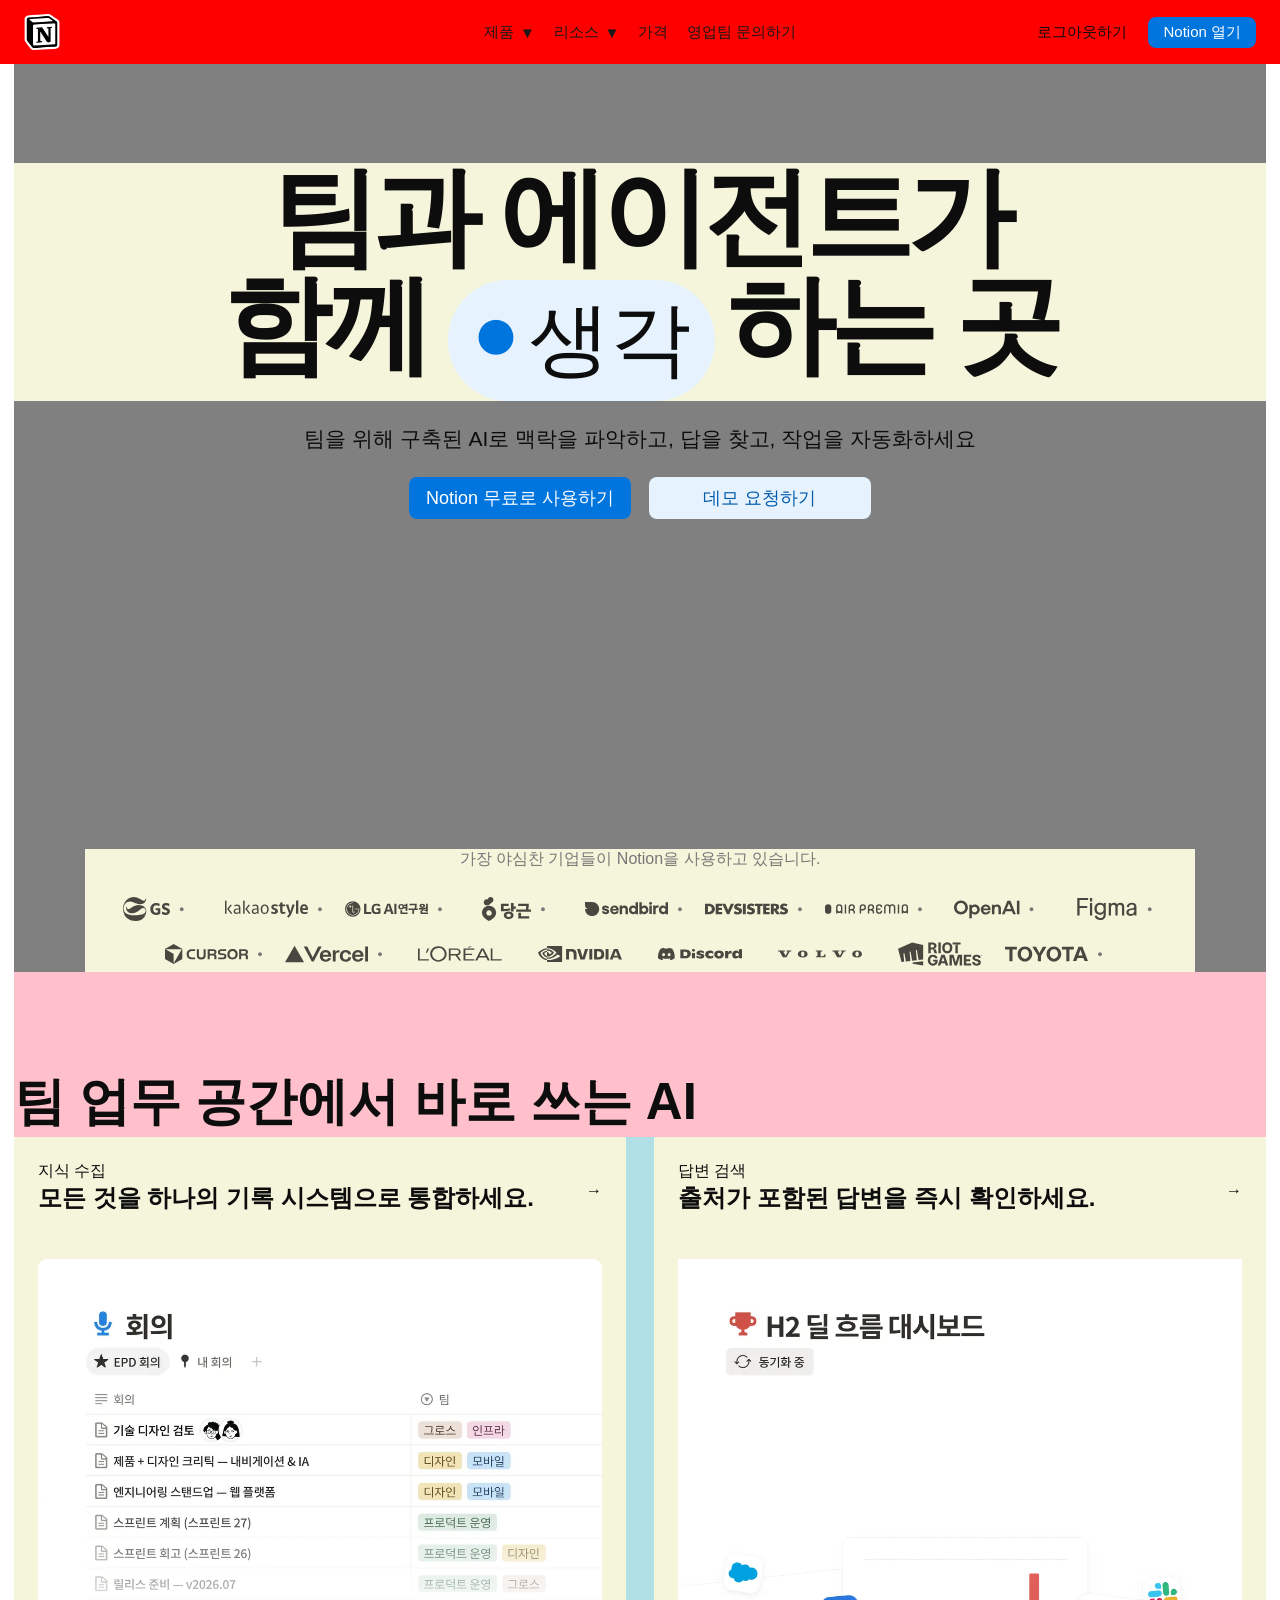
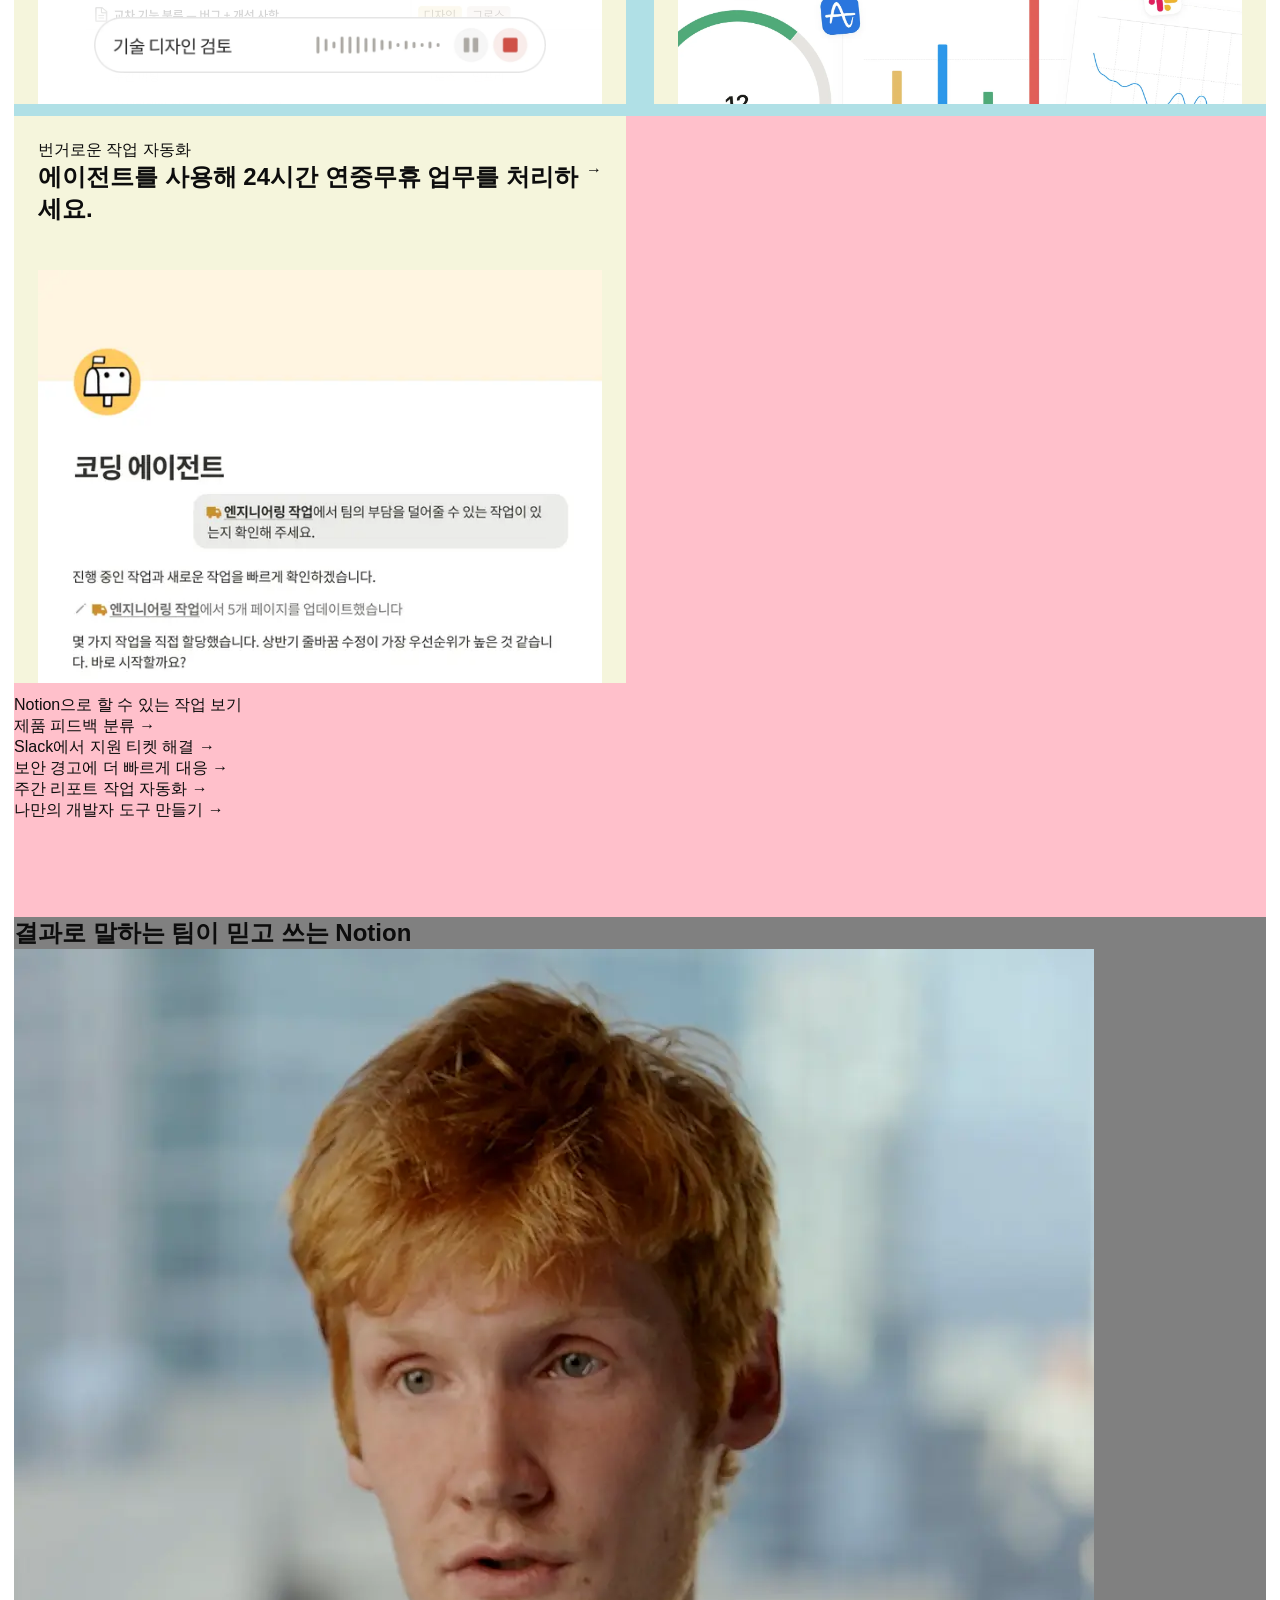
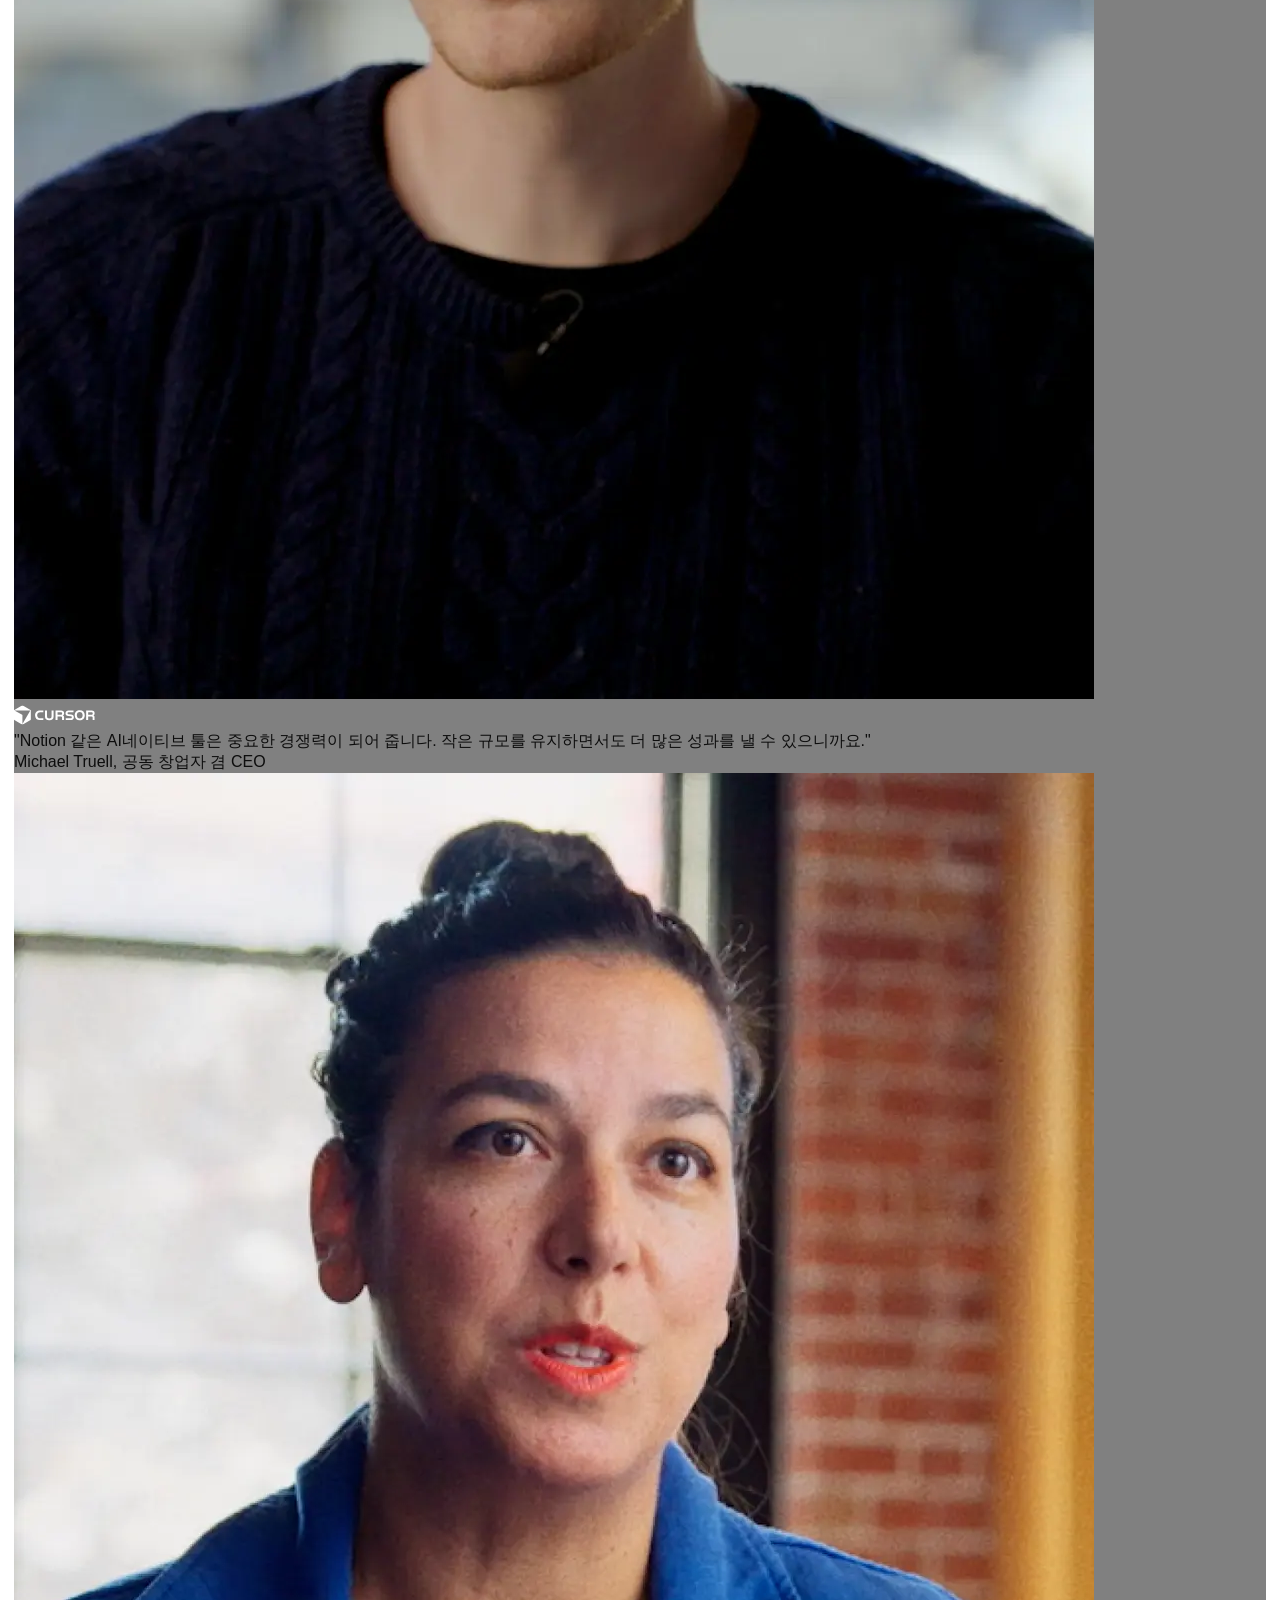
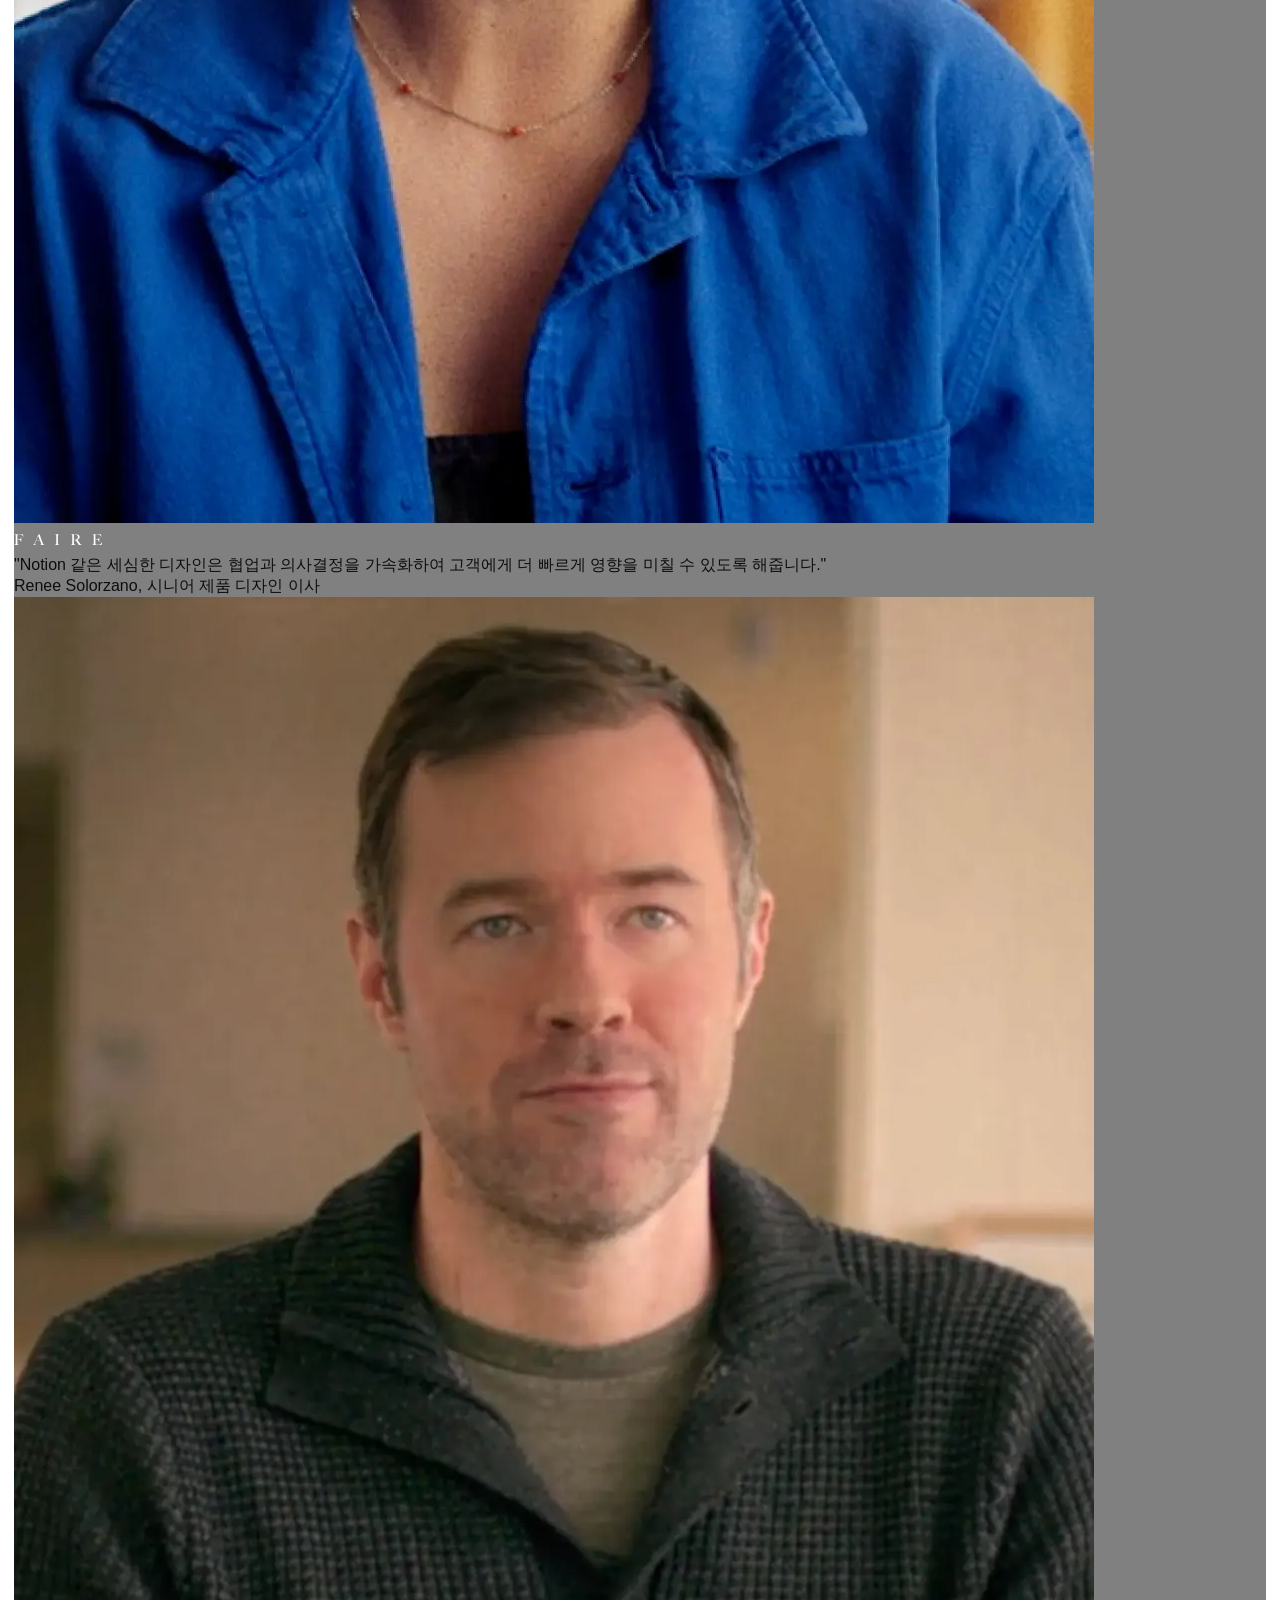
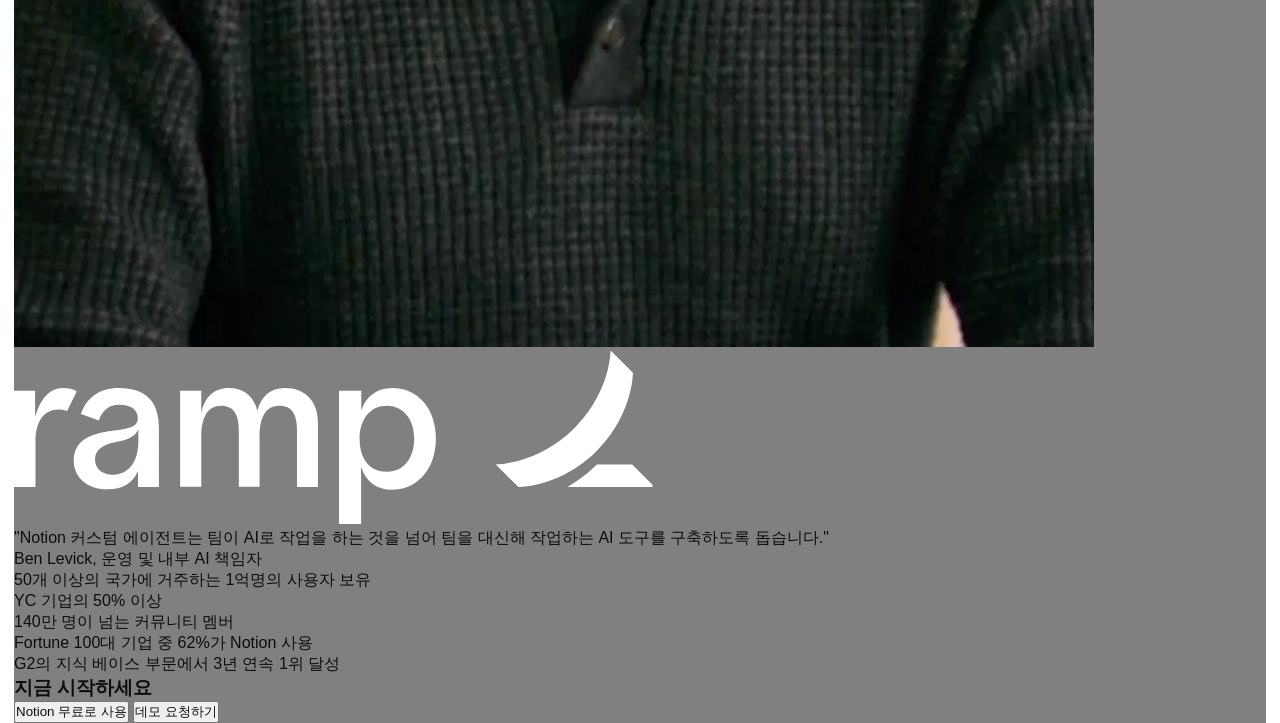
==== 01_notion/index.html @ 241ed71c "메인 카드 진행 중" ====
<!doctype html>
<html lang="en">
  <head>
    <meta charset="UTF-8" />
    <meta name="viewport" content="width=device-width, initial-scale=1.0" />
    <title>Notion</title>
    <link rel="stylesheet" href="header.css" />
    <link rel="stylesheet" href="main.css" />
  </head>
  <body>
    <header>
      <div class="logo">
        <img src="../notion_icons/notion_logo.png" alt="로고 이미지" />
      </div>
      <div class="nav">
        <div class="nav-menu">
          <p>제품</p>
          <span class="nav-toggle">▼</span>
        </div>
        <div class="nav-menu">
          <p>리소스</p>
          <span class="nav-toggle">▼</span>
        </div>
        <a class="nav-menu" href="#">가격</a>
        <a class="nav-menu" href="#">영업팀 문의하기</a>
      </div>
      <div class="hd-right">
        <a href="#">로그아웃하기</a>
        <button><a href="#" class="hd-btn">Notion 열기</a></button>
      </div>
    </header>
    <!-- 메인 -->
    <main>
      <div class="main-header">
        <div class="main-title">
          <h1>팀과 에이전트가</h1>
          <div class="mt-second">
            <h1>함께</h1>
            <div class="mt-span">
              <span>●</span>
              <p>생각</p>
            </div>
            <h1>하는 곳</h1>
          </div>
        </div>
        <p class="mt-p">
          팀을 위해 구축된 AI로 맥락을 파악하고, 답을 찾고, 작업을 자동화하세요
        </p>
        <div class="mh-buttons">
          <button class="btn1"><a href="#">Notion 무료로 사용하기</a></button>
          <button class="btn2"><a href="#">데모 요청하기</a></button>
        </div>
      </div>

      <div class="main-v">
        <video
          src="../notion_icons/main_video.mp4"
          autoplay
          loop
          muted
          playsinline
        ></video>
      </div>
      <div class="main-c">
        <p>가장 야심찬 기업들이 Notion을 사용하고 있습니다.</p>
        <div class="companies">
          <div class="company">
            <img src="../notion_icons/company/1. gs.svg" alt="GS" />
            <span class="company-dot">●</span>
          </div>
          <div class="company">
            <img
              src="../notion_icons/company/2. kakaostyle.svg"
              alt="kakaostyle"
            />
            <span class="company-dot">●</span>
          </div>
          <div class="company">
            <img src="../notion_icons/company/3. lg.svg" alt="lg" />
            <span class="company-dot">●</span>
          </div>
          <div class="company">
            <img src="../notion_icons/company/4. karrot.svg" alt="당근" />
            <span class="company-dot">●</span>
          </div>
          <div class="company">
            <img src="../notion_icons/company/5. sendbird.svg" alt="sendbird" />
            <span class="company-dot">●</span>
          </div>
          <div class="company">
            <img
              src="../notion_icons/company/6. devsisters.svg"
              alt="devsisters"
            />
            <span class="company-dot">●</span>
          </div>
          <div class="company">
            <img src="../notion_icons/company/7. air-premia.svg" alt="air" />
            <span class="company-dot">●</span>
          </div>
          <div class="company">
            <img src="../notion_icons/company/8. OpenAI.svg" alt="OpenAI" />
            <span class="company-dot">●</span>
          </div>
          <div class="company">
            <img src="../notion_icons/company/9. Figma.svg" alt="Figma" />
            <span class="company-dot">●</span>
          </div>
        </div>
        <div class="companies">
          <div class="company">
            <img src="../notion_icons/company/10. cursor.svg" alt="cursor" />
            <span class="company-dot">●</span>
          </div>
          <div class="company">
            <img src="../notion_icons/company/11. Vercel.svg" alt="Vercel" />
            <span class="company-dot">●</span>
          </div>
          <div class="company">
            <img src="../notion_icons/company/12. Loreal.svg" alt="Loreal" />
          </div>
          <div class="company">
            <img src="../notion_icons/company/13. Nvidia.svg" alt="Nvidia" />
          </div>
          <div class="company">
            <img src="../notion_icons/company/14. Discord.svg" alt="Discord" />
          </div>
          <div class="company">
            <img src="../notion_icons/company/15. Volvo.svg" alt="Volvo" />
          </div>
          <div class="company">
            <img src="../notion_icons/company/16. Riot.svg" alt="Riot" />
          </div>
          <div class="company">
            <img src="../notion_icons/company/17. toyota.svg" alt="toyota" />
            <span class="company-dot">●</span>
          </div>
        </div>
      </div>
      <div class="ai">
        <h2 class="ai-title">팀 업무 공간에서 바로 쓰는 AI</h2>
        <div class="cards">
          <div class="card">
            <span class="card-title">지식 수집</span>
            <div class="card-desc">
              <h2>모든 것을 하나의 기록 시스템으로 통합하세요.</h2>
              <span class="card-btn">→</span>
            </div>
            <div class="card-img">
              <img class="ci-1" src="../notion_icons/card_img/knowledge/1.webp" alt="1" />
              <img class="ci-2" src="../notion_icons/card_img/knowledge/2.webp" alt="2" />
              <img class="ci-3" src="../notion_icons/card_img/knowledge/3.webp" alt="3" />
            </div>
          </div>
          <div class="card">
            <span class="card-title">답변 검색</span>
            <div class="card-desc">
              <h2>출처가 포함된 답변을 즉시 확인하세요.</h2>
              <span class="card-btn">→</span>
            </div>
            <div class="card-img">
              <img src="../notion_icons/card_img/answer/1.webp" alt="1" />
              <img src="../notion_icons/card_img/answer/2.webp" alt="2" />
              <img src="../notion_icons/card_img/answer/3.webp" alt="3" />
            </div>
          </div>
        </div>
        <div class="card third">
          <span class="card-title">번거로운 작업 자동화</span>
          <div class="card-desc">
            <h2>에이전트를 사용해 24시간 연중무휴 업무를 처리하세요.</h2>
            <span class="card-btn">→</span>
          </div>
          <div class="card-img">
            <img src="../notion_icons/card_img/auto/1.webp" alt="1" />
            <img src="../notion_icons/card_img/auto/2.webp" alt="2" />
          </div>
        </div>
        <div class="works">
          <p>Notion으로 할 수 있는 작업 보기</p>
          <div>
            <div class="work">
              <div class="work-icon blue"></div>
              <a class="work-link" href="#">제품 피드백 분류 →</a>
            </div>
            <div class="work">
              <div class="work-icon yellow"></div>
              <a class="work-link" href="#">Slack에서 지원 티켓 해결 →</a>
            </div>
            <div class="work">
              <div class="work-icon red"></div>
              <a class="work-link" href="#">보안 경고에 더 빠르게 대응 →</a>
            </div>
            <div class="work">
              <div class="work-icon green"></div>
              <a class="work-link" href="#">주간 리포트 작업 자동화 →</a>
            </div>
            <div class="work">
              <div class="work-icon deepblue"></div>
              <a class="work-link" href="#">나만의 개발자 도구 만들기 →</a>
            </div>
          </div>
        </div>
      </div>
      <div class="team">
        <h2>결과로 말하는 팀이 믿고 쓰는 Notion</h2>
        <div class="team-cards">
          <div class="team-card">
            <img src="../notion_icons/people/cursor.webp" alt="인물" />
            <div class="team-bg red"></div>
            <div class="team-desc">
              <img src="../notion_icons/people/Cursor_white.svg" alt="로고" />
              <div class="team-desc-text">
                <p class="interview">
                  "Notion 같은 AI네이티브 툴은 중요한 경쟁력이 되어 줍니다. 작은
                  규모를 유지하면서도 더 많은 성과를 낼 수 있으니까요."
                </p>
                <p class="interview-info">Michael Truell, 공동 창업자 겸 CEO</p>
              </div>
            </div>
          </div>
          <div class="team-card">
            <img src="../notion_icons/people/faire.webp" alt="인물" />
            <div class="team-bg blue"></div>
            <div class="team-desc">
              <img
                src="../notion_icons/people/Company_faire_white.svg"
                alt="로고"
              />
              <div class="team-desc-text">
                <p class="interview">
                  "Notion 같은 세심한 디자인은 협업과 의사결정을 가속화하여
                  고객에게 더 빠르게 영향을 미칠 수 있도록 해줍니다."
                </p>
                <p class="interview-info">
                  Renee Solorzano, 시니어 제품 디자인 이사
                </p>
              </div>
            </div>
          </div>
          <div class="team-card">
            <img src="../notion_icons/people/ramp.webp" alt="인물" />
            <div class="team-bg yellow"></div>
            <div class="team-desc">
              <img src="../notion_icons/people/ramp_white.svg" alt="로고" />
              <div class="team-desc-text">
                <p class="interview">
                  "Notion 커스텀 에이전트는 팀이 AI로 작업을 하는 것을 넘어 팀을
                  대신해 작업하는 AI 도구를 구축하도록 돕습니다."
                </p>
                <p class="interview-info">Ben Levick, 운영 및 내부 AI 책임자</p>
              </div>
            </div>
          </div>
        </div>
      </div>
      <div class="container">
        <div><p>50개 이상의 국가에 거주하는 1억명의 사용자 보유</p></div>
        <div><p>YC 기업의 50% 이상</p></div>
        <div><p>140만 명이 넘는 커뮤니티 멤버</p></div>
        <div><p>Fortune 100대 기업 중 62%가 Notion 사용</p></div>
        <div><p>G2의 지식 베이스 부문에서 3년 연속 1위 달성</p></div>
      </div>
      <div>
        <h3>지금 시작하세요</h3>
        <div class="bottom-btns">
          <button class="bbtn-1"><a href="#">Notion 무료로 사용</a></button>
          <button class="bbtn-2"><a href="#">데모 요청하기</a></button>
        </div>
      </div>
    </main>
    <!-- 푸터 -->
    <!--
    <footer>
      <div class="ft-area1">
        <div class="ft-logo">
          <img src="../notion_icons/notion_logo.png" alt="#" />
          <span>Notion</span>
        </div>
        <div class="ft-text">
          <p class="ft-inter">"우리는 도구를 만들고, 그 후에는 도구가 우리를 만듭니다."</p>
          <p class="ft-inter-info">Marshall McLuhan</p>
        </div>
      </div>
      <div class="ft-area2">
        <div class="ft-lists">
          <p class="ft-list-title">제품</p>
          <div class="ft-list">
            <p>기능</p>
            <p>새로운 소식</p>
            <p>Notion AI</p>
            <p>가격</p>
            <p>영업팀 문의하기</p>
            <p>다운로드</p>
          </div>
          <a class="ft-more" href=""></a>
        </div>
        <div></div>
      </div>
    </footer>
    -->
  </body>
</html>
---- 01_notion/header.css ----
:root {
  --nt-menu-text: #191919;
  --nt-black-text: #0d0d0d;
  --nt-gray-text: #777777;
  --nt-lightgray: #a49e98;

  --nt-blue: #0075de;
  --nt-blue-hover: #025bab;
  --nt-lightblue: #e6f3fe;

  --nt-card: #f9f9f8;

  --nt-icon-red: #f74932;
  --nt-icon-blue: #0d7fe8;
  --nt-icon-yellow: #ffb10e;
  --nt-icon-deepblue: #1213ba;
  --nt-icon-green: #19ae39;
}
* {
  margin: 0;
  padding: 0;
  box-sizing: border-box;
}
body {
  background-color: white;
  font-family: Arial, Helvetica, sans-serif;
  color: var(--nt-black-text);
}
a {
  text-decoration: none;
  color: var(--nt-black-text);
}
/* 헤더 */
header {
  background-color: red;
  color: var(--nt-menu-text);
  width: 100vw;
  height: 64px;

  padding: 15px 24px;

  display: flex;
  flex-direction: row;
  justify-content: space-between;
  align-items: center;

  /* nav 중앙 정렬 */
  position: relative;
}
.logo {
  display: flex;
  align-items: center;
}
.logo img {
  width: 36px;
  height: 36px;
}
.nav {
  width: 312px;
  display: flex;
  /* gap: 21px; */
  justify-content: space-between;
  align-items: center;

  /* 화면 중앙 정렬 */
  position: absolute;
  left: 50%;
  transform: translateX(-50%);
}
.nav-menu {
  display: flex;
  justify-content: center;
  align-items: center;
  gap: 6px;

  color: var(--nt-menu-text);
  font-size: 15px;
  font-weight: 400;
}
.hd-right {
  display: flex;
  gap: 21px;
  align-items: center;

  color: var(--nt-menu-text);
  font-size: 15px;
  font-weight: 400;
}
.hd-right button {
  background-color: var(--nt-blue);
  border: none;
  border-radius: 8px;
  padding: 6px 15px;
}
.hd-btn {
  color: white;
  font-size: 15px;
  font-weight: 400;
  display: flex;
  align-items: center;
}
---- 01_notion/main.css ----
:root {
  --nt-menu-text: #191919;
  --nt-black-text: #0d0d0d;
  --nt-gray-text: #777777;
  --nt-lightgray: #a49e98;

  --nt-blue: #0075de;
  --nt-blue-hover: #025bab;
  --nt-lightblue: #e6f3fe;

  --nt-card: #f9f9f8;

  --nt-icon-red: #f74932;
  --nt-icon-blue: #0d7fe8;
  --nt-icon-yellow: #ffb10e;
  --nt-icon-deepblue: #1213ba;
  --nt-icon-green: #19ae39;
}
main {
  background-color: gray;
  width: 1252px;
  margin: 0 auto;
  display: flex;
  flex-direction: column;
  justify-content: center;
}
.main-header {
  margin-top: 99px;
  display: flex;
  flex-direction: column;
  justify-content: center;
  text-align: center;
}
.main-title {
  background-color: beige;
  display: flex;
  flex-direction: column;
  justify-content: center;
  text-align: center;

  margin-bottom: 24px;
}
.main-title h1 {
  font-size: 108px;
  line-height: 1;
  letter-spacing: -6px;
}
.mt-second {
  display: flex;
  gap: 12px;
  justify-content: center;
  /* align-items: center;/ */
}
.mt-span {
  display: flex;
  gap: 9px;
  font-size: 81px;
  margin-left: 9px;
  margin-top: 9px;

  background-color: var(--nt-lightblue);
  padding: 6px 24px;
  border-radius: 60px;
}
.mt-span span {
  color: var(--nt-blue);
}
.mt-p {
  font-size: 21px;
  margin-bottom: 24px;
}
.mh-buttons {
  display: flex;
  gap: 18px;
  justify-content: center;
}
.btn1,
.btn2 {
  width: 222px;
  height: 42px;
  border: none;
  border-radius: 8px;
  padding: 6px 15px;
}
.btn1 a,
.btn2 a {
  font-size: 18px;
  font-weight: 400px;
}
.btn1,
.btn1 a {
  background-color: var(--nt-blue);
  color: white;
}
.btn2,
.btn2 a {
  background-color: var(--nt-lightblue);
  color: var(--nt-blue-hover);
}
.main-v {
  display: flex;
  justify-content: center;
}
.main-v video {
  margin-top: 90px;
  margin-bottom: 90px;
  max-width: 100%;
  border-radius: 6px;
  /* 그림자 넣기 */

  pointer-events: none;
}
.main-c {
  background-color: beige;
  margin: 0 auto;
  width: 1110px;
  /* height: 90px;/ */
  display: flex;
  gap: 9px;
  flex-direction: column;
  justify-content: center;

  text-align: center;
  color: var(--nt-gray-text);
}
.main-c p {
  margin-bottom: 12px;
}
.companies {
  display: flex;
  gap: 3px;
  justify-content: center;
}
.company {
  display: flex;
  gap: 9px;
  align-items: center;
  justify-content: center;
  padding: 6px 9px;

  width: 117px;
  height: 36px;
}
.company img {
  display: block;
  max-width: 84%;
  height: 24px;
  opacity: 0.7;
}
.company-dot {
  font-size: 9px;
  margin-right: 12px;
}

/* 팀 업무 공간에서 바로 쓰는 AI */
.ai {
  background-color: pink;
  width: 100%;
  padding: 96px 0;
  display: flex;
  flex-direction: column;
}
.ai-title {
  font-size: 51px;
}
.cards {
  background-color: powderblue;
  width: 100%;
  display: flex;
  justify-content: space-between;
}
.card {
  background-color: beige;
  width: 612px;
  height: 567px;
  padding: 24px;
  margin-bottom: 12px;

  overflow: hidden;
}
.card-desc {
  display: flex;
  justify-content: space-between;
  margin-bottom: 45px;
}
.card-img {
  display: flex;
  justify-content: center;
  position: relative;
  width: 564px;
  height: 564px;
}
.card-img img {
  display: block;
  position: absolute;
  bottom: 0;
  max-width: 100%;
}
.ci-1 {
  height: auto;
  border-radius: 9px;
}
.ci-2 {
  height: 270px;
  margin-bottom: 60px;
}
.ci-3 {
  margin-bottom: 150px;
  height: auto;
  width: 80%;
}
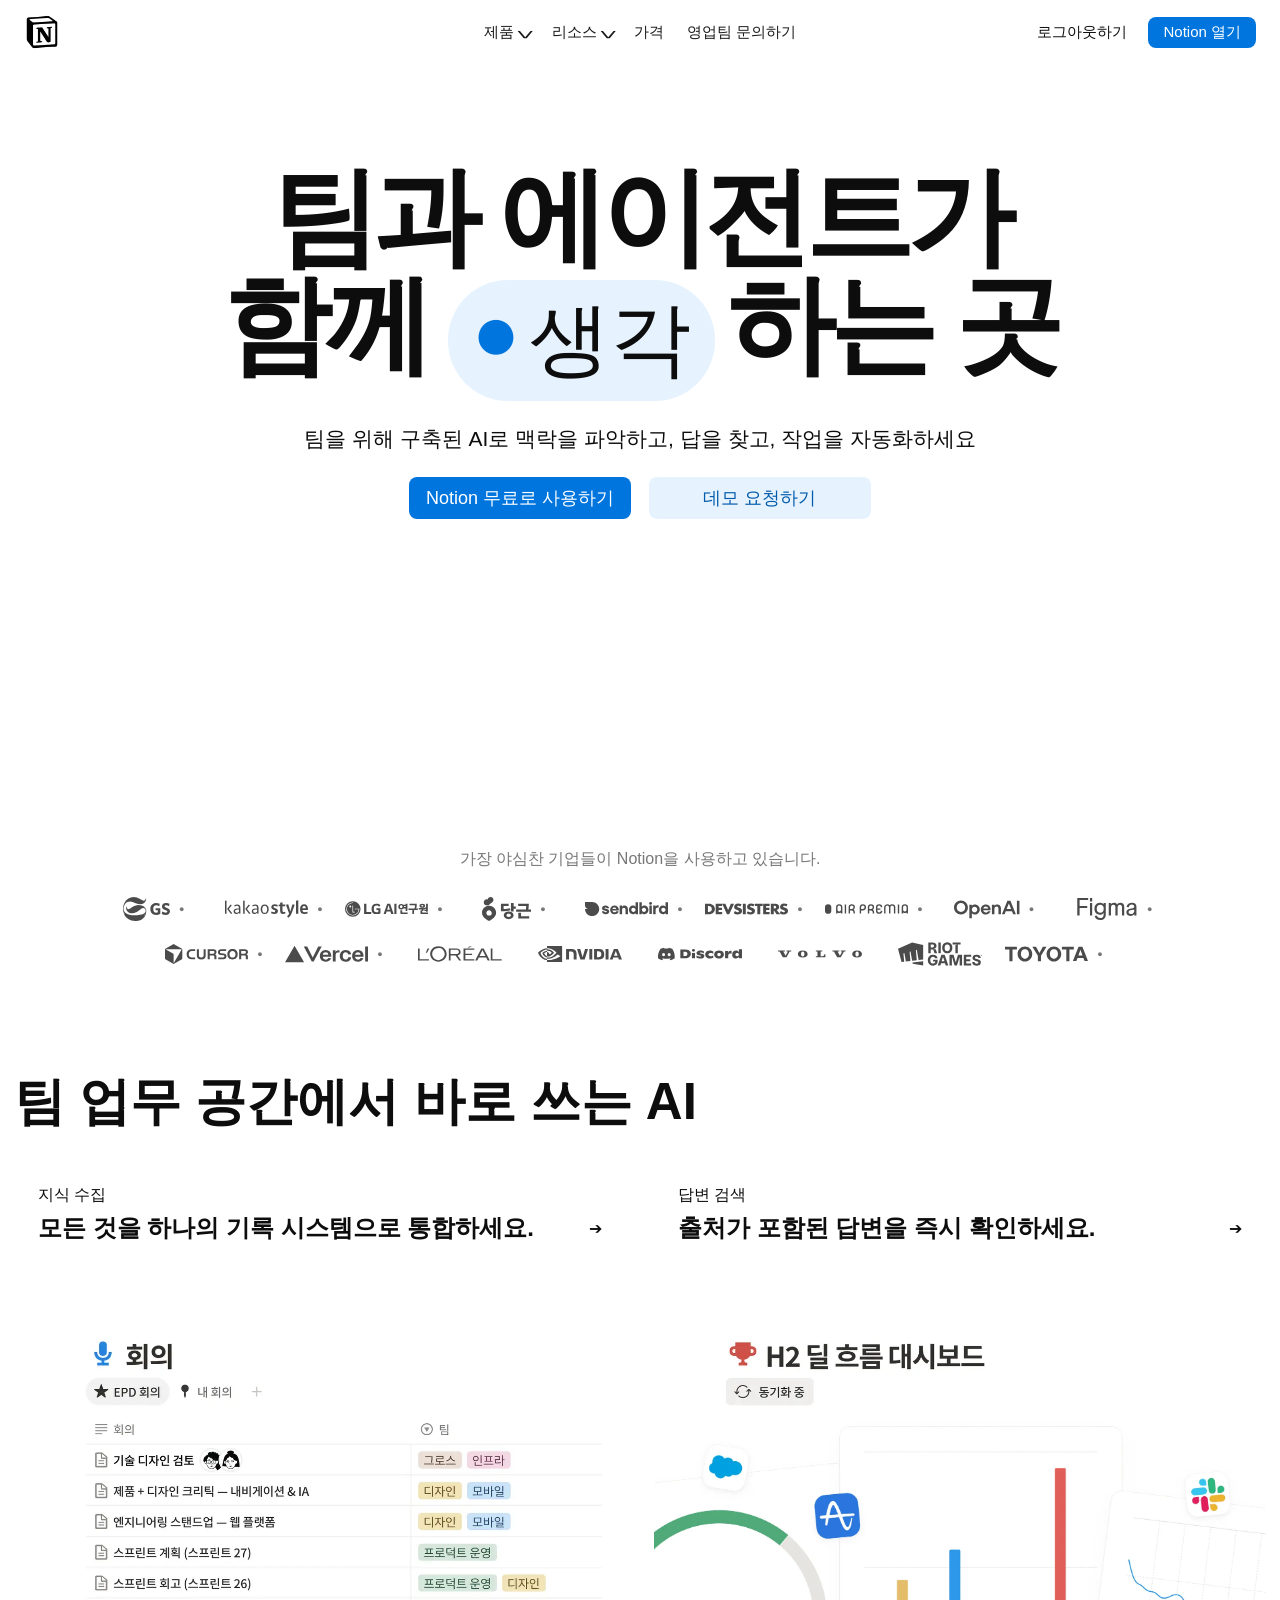
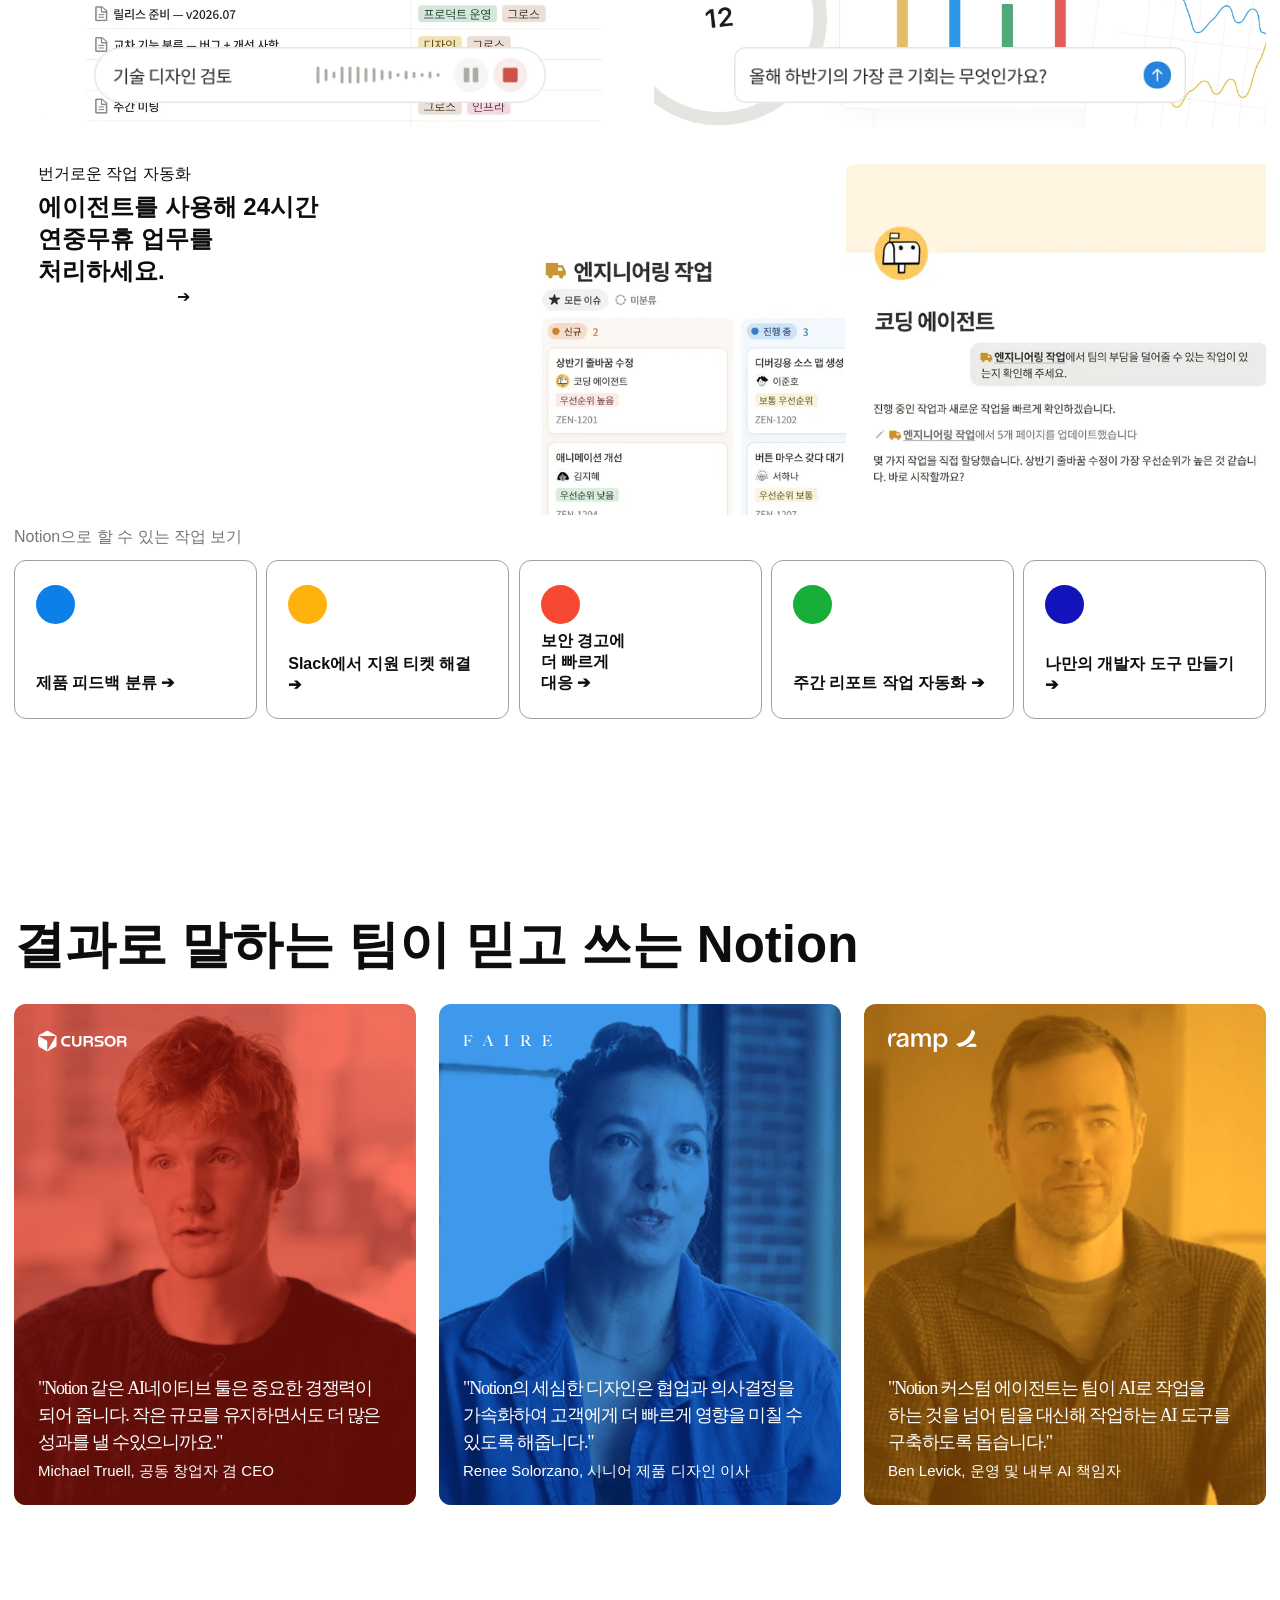
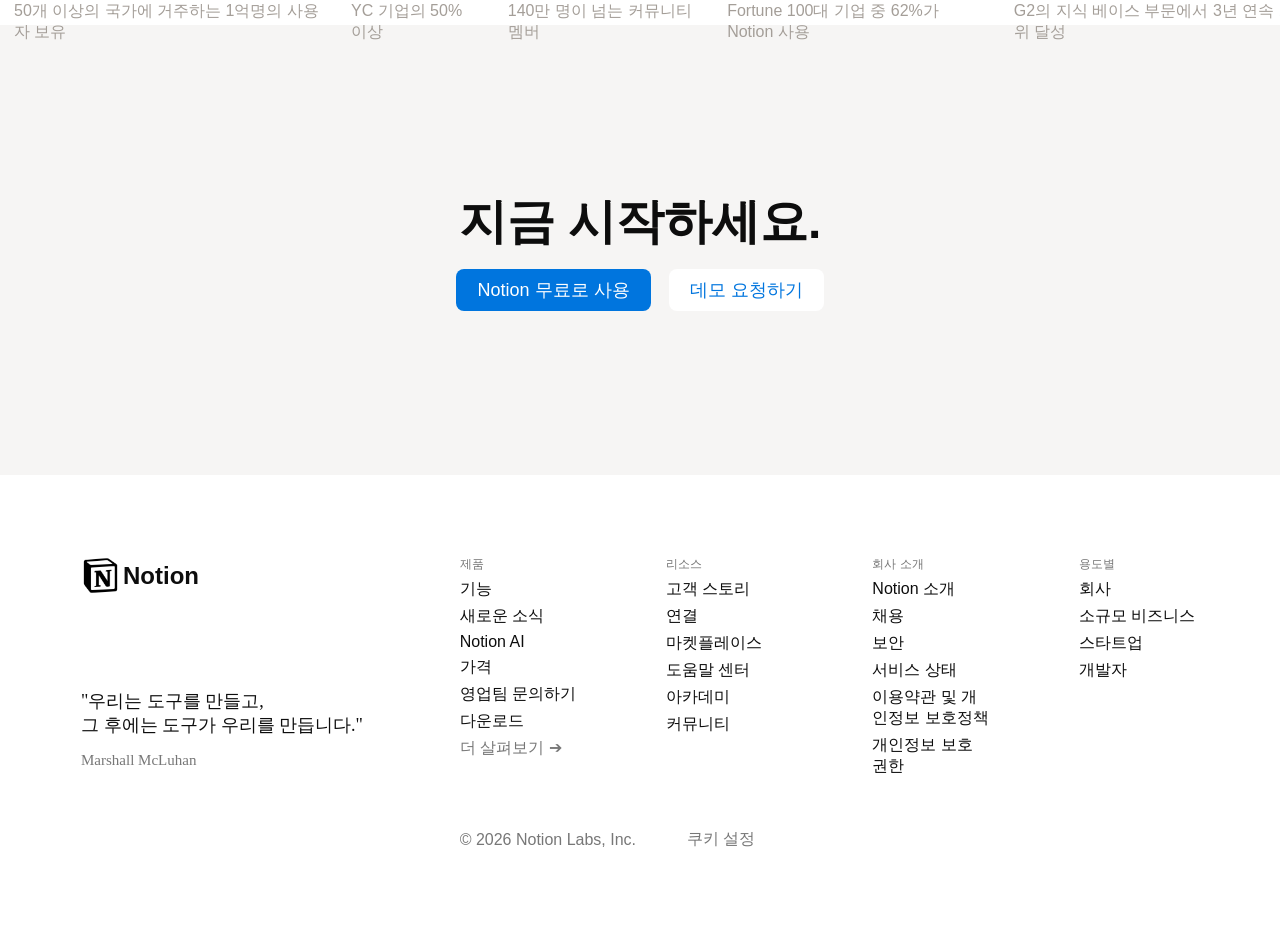
==== commit fd409d41: "기본 페이지 구현 완료" ====
--- a/01_notion/index.html
+++ b/01_notion/index.html
@@ -6,6 +6,7 @@
     <title>Notion</title>
     <link rel="stylesheet" href="header.css" />
     <link rel="stylesheet" href="main.css" />
+    <link rel="stylesheet" href="footer.css" />
   </head>
   <body>
     <header>
@@ -15,11 +16,11 @@
       <div class="nav">
         <div class="nav-menu">
           <p>제품</p>
-          <span class="nav-toggle">▼</span>
+          <span class="nav-toggle">&lt;</span>
         </div>
         <div class="nav-menu">
           <p>리소스</p>
-          <span class="nav-toggle">▼</span>
+          <span class="nav-toggle">&lt;</span>
         </div>
         <a class="nav-menu" href="#">가격</a>
         <a class="nav-menu" href="#">영업팀 문의하기</a>
@@ -43,9 +44,7 @@
             <h1>하는 곳</h1>
           </div>
         </div>
-        <p class="mt-p">
-          팀을 위해 구축된 AI로 맥락을 파악하고, 답을 찾고, 작업을 자동화하세요
-        </p>
+        <p class="mt-p">팀을 위해 구축된 AI로 맥락을 파악하고, 답을 찾고, 작업을 자동화하세요</p>
         <div class="mh-buttons">
           <button class="btn1"><a href="#">Notion 무료로 사용하기</a></button>
           <button class="btn2"><a href="#">데모 요청하기</a></button>
@@ -53,13 +52,7 @@
       </div>
 
       <div class="main-v">
-        <video
-          src="../notion_icons/main_video.mp4"
-          autoplay
-          loop
-          muted
-          playsinline
-        ></video>
+        <video src="../notion_icons/main_video.mp4" autoplay loop muted playsinline></video>
       </div>
       <div class="main-c">
         <p>가장 야심찬 기업들이 Notion을 사용하고 있습니다.</p>
@@ -69,10 +62,7 @@
             <span class="company-dot">●</span>
           </div>
           <div class="company">
-            <img
-              src="../notion_icons/company/2. kakaostyle.svg"
-              alt="kakaostyle"
-            />
+            <img src="../notion_icons/company/2. kakaostyle.svg" alt="kakaostyle" />
             <span class="company-dot">●</span>
           </div>
           <div class="company">
@@ -88,10 +78,7 @@
             <span class="company-dot">●</span>
           </div>
           <div class="company">
-            <img
-              src="../notion_icons/company/6. devsisters.svg"
-              alt="devsisters"
-            />
+            <img src="../notion_icons/company/6. devsisters.svg" alt="devsisters" />
             <span class="company-dot">●</span>
           </div>
           <div class="company">
@@ -141,63 +128,65 @@
         <h2 class="ai-title">팀 업무 공간에서 바로 쓰는 AI</h2>
         <div class="cards">
           <div class="card">
-            <span class="card-title">지식 수집</span>
+            <p class="card-title">지식 수집</p>
             <div class="card-desc">
               <h2>모든 것을 하나의 기록 시스템으로 통합하세요.</h2>
-              <span class="card-btn">→</span>
+              <span class="card-btn">&#10132;</span>
             </div>
             <div class="card-img">
               <img class="ci-1" src="../notion_icons/card_img/knowledge/1.webp" alt="1" />
-              <img class="ci-2" src="../notion_icons/card_img/knowledge/2.webp" alt="2" />
+              <img class="ci-1" src="../notion_icons/card_img/knowledge/2.webp" alt="2" />
               <img class="ci-3" src="../notion_icons/card_img/knowledge/3.webp" alt="3" />
             </div>
           </div>
           <div class="card">
-            <span class="card-title">답변 검색</span>
+            <p class="card-title">답변 검색</p>
             <div class="card-desc">
               <h2>출처가 포함된 답변을 즉시 확인하세요.</h2>
-              <span class="card-btn">→</span>
+              <span class="card-btn">&#10132;</span>
             </div>
             <div class="card-img">
-              <img src="../notion_icons/card_img/answer/1.webp" alt="1" />
-              <img src="../notion_icons/card_img/answer/2.webp" alt="2" />
-              <img src="../notion_icons/card_img/answer/3.webp" alt="3" />
+              <img class="ci-1" src="../notion_icons/card_img/answer/1.webp" alt="1" />
+              <img class="ci-4" src="../notion_icons/card_img/answer/2.webp" alt="2" />
+              <img class="ci-3" src="../notion_icons/card_img/answer/3.webp" alt="3" />
             </div>
           </div>
         </div>
         <div class="card third">
-          <span class="card-title">번거로운 작업 자동화</span>
-          <div class="card-desc">
-            <h2>에이전트를 사용해 24시간 연중무휴 업무를 처리하세요.</h2>
-            <span class="card-btn">→</span>
-          </div>
-          <div class="card-img">
-            <img src="../notion_icons/card_img/auto/1.webp" alt="1" />
-            <img src="../notion_icons/card_img/auto/2.webp" alt="2" />
+          <div class="third-text">
+            <p class="card-title">번거로운 작업 자동화</p>
+            <div class="third-desc">
+              <h2>에이전트를 사용해 24시간 연중무휴 업무를 처리하세요.</h2>
+              <p class="card-btn">&#10132;</p>
+            </div>
+          </div>
+          <div class="third-img">
+            <img class="ti-1" src="../notion_icons/card_img/auto/1.webp" alt="1" />
+            <img class="ti-2" src="../notion_icons/card_img/auto/2.webp" alt="2" />
           </div>
         </div>
         <div class="works">
           <p>Notion으로 할 수 있는 작업 보기</p>
-          <div>
+          <div class="work-card">
             <div class="work">
               <div class="work-icon blue"></div>
-              <a class="work-link" href="#">제품 피드백 분류 →</a>
+              <a class="work-link" href="#">제품 피드백 분류 &#10132;</a>
             </div>
             <div class="work">
               <div class="work-icon yellow"></div>
-              <a class="work-link" href="#">Slack에서 지원 티켓 해결 →</a>
+              <a class="work-link" href="#">Slack에서 지원 티켓 해결 &#10132;</a>
             </div>
             <div class="work">
               <div class="work-icon red"></div>
-              <a class="work-link" href="#">보안 경고에 더 빠르게 대응 →</a>
+              <a class="work-link line" href="#">보안 경고에 더 빠르게 대응 &#10132;</a>
             </div>
             <div class="work">
               <div class="work-icon green"></div>
-              <a class="work-link" href="#">주간 리포트 작업 자동화 →</a>
+              <a class="work-link" href="#">주간 리포트 작업 자동화 &#10132;</a>
             </div>
             <div class="work">
               <div class="work-icon deepblue"></div>
-              <a class="work-link" href="#">나만의 개발자 도구 만들기 →</a>
+              <a class="work-link" href="#">나만의 개발자 도구 만들기 &#10132;</a>
             </div>
           </div>
         </div>
@@ -208,12 +197,13 @@
           <div class="team-card">
             <img src="../notion_icons/people/cursor.webp" alt="인물" />
             <div class="team-bg red"></div>
+            <div class="team-bg2 red"></div>
             <div class="team-desc">
               <img src="../notion_icons/people/Cursor_white.svg" alt="로고" />
               <div class="team-desc-text">
                 <p class="interview">
-                  "Notion 같은 AI네이티브 툴은 중요한 경쟁력이 되어 줍니다. 작은
-                  규모를 유지하면서도 더 많은 성과를 낼 수 있으니까요."
+                  "Notion 같은 AI네이티브 툴은 중요한 경쟁력이 되어 줍니다. 작은 규모를 유지하면서도 더 많은
+                  성과를 낼 수있으니까요."
                 </p>
                 <p class="interview-info">Michael Truell, 공동 창업자 겸 CEO</p>
               </div>
@@ -222,31 +212,28 @@
           <div class="team-card">
             <img src="../notion_icons/people/faire.webp" alt="인물" />
             <div class="team-bg blue"></div>
+            <div class="team-bg2 blue"></div>
             <div class="team-desc">
-              <img
-                src="../notion_icons/people/Company_faire_white.svg"
-                alt="로고"
-              />
+              <img src="../notion_icons/people/Company_faire_white.svg" alt="로고" />
               <div class="team-desc-text">
                 <p class="interview">
-                  "Notion 같은 세심한 디자인은 협업과 의사결정을 가속화하여
-                  고객에게 더 빠르게 영향을 미칠 수 있도록 해줍니다."
+                  "Notion의 세심한 디자인은 협업과 의사결정을 가속화하여 고객에게 더 빠르게 영향을 미칠 수
+                  있도록 해줍니다."
                 </p>
-                <p class="interview-info">
-                  Renee Solorzano, 시니어 제품 디자인 이사
-                </p>
+                <p class="interview-info">Renee Solorzano, 시니어 제품 디자인 이사</p>
               </div>
             </div>
           </div>
           <div class="team-card">
             <img src="../notion_icons/people/ramp.webp" alt="인물" />
             <div class="team-bg yellow"></div>
+            <div class="team-bg2 yellow"></div>
             <div class="team-desc">
               <img src="../notion_icons/people/ramp_white.svg" alt="로고" />
               <div class="team-desc-text">
                 <p class="interview">
-                  "Notion 커스텀 에이전트는 팀이 AI로 작업을 하는 것을 넘어 팀을
-                  대신해 작업하는 AI 도구를 구축하도록 돕습니다."
+                  "Notion 커스텀 에이전트는 팀이 AI로 작업을 하는 것을 넘어 팀을 대신해 작업하는 AI 도구를
+                  구축하도록 돕습니다."
                 </p>
                 <p class="interview-info">Ben Levick, 운영 및 내부 AI 책임자</p>
               </div>
@@ -261,43 +248,84 @@
         <div><p>Fortune 100대 기업 중 62%가 Notion 사용</p></div>
         <div><p>G2의 지식 베이스 부문에서 3년 연속 1위 달성</p></div>
       </div>
-      <div>
-        <h3>지금 시작하세요</h3>
-        <div class="bottom-btns">
-          <button class="bbtn-1"><a href="#">Notion 무료로 사용</a></button>
-          <button class="bbtn-2"><a href="#">데모 요청하기</a></button>
-        </div>
-      </div>
     </main>
+    <section class="start">
+      <h3>지금 시작하세요.</h3>
+      <div class="bottom-btns">
+        <button class="bbtn-1"><a href="#">Notion 무료로 사용</a></button>
+        <button class="bbtn-2"><a href="#">데모 요청하기</a></button>
+      </div>
+    </section>
     <!-- 푸터 -->
-    <!--
     <footer>
-      <div class="ft-area1">
-        <div class="ft-logo">
-          <img src="../notion_icons/notion_logo.png" alt="#" />
-          <span>Notion</span>
-        </div>
-        <div class="ft-text">
-          <p class="ft-inter">"우리는 도구를 만들고, 그 후에는 도구가 우리를 만듭니다."</p>
-          <p class="ft-inter-info">Marshall McLuhan</p>
-        </div>
-      </div>
-      <div class="ft-area2">
-        <div class="ft-lists">
-          <p class="ft-list-title">제품</p>
-          <div class="ft-list">
-            <p>기능</p>
-            <p>새로운 소식</p>
-            <p>Notion AI</p>
-            <p>가격</p>
-            <p>영업팀 문의하기</p>
-            <p>다운로드</p>
-          </div>
-          <a class="ft-more" href=""></a>
-        </div>
-        <div></div>
+      <div class="footer">
+        <div class="ft-left">
+          <div class="ft-logo">
+            <img src="../notion_icons/notion_logo.png" alt="#" />
+            <span>Notion</span>
+          </div>
+          <div class="ft-text">
+            <p class="ft-inter">"우리는 도구를 만들고,</p>
+            <p class="ft-inter">그 후에는 도구가 우리를 만듭니다."</p>
+            <p class="ft-inter-info">Marshall McLuhan</p>
+          </div>
+        </div>
+        <div class="ft-right">
+          <div class="ft-right-top">
+            <div class="frt-1">
+              <div class="ft-lists">
+                <p class="list-title">제품</p>
+                <div class="ft-list">
+                  <p>기능</p>
+                  <p>새로운 소식</p>
+                  <p>Notion AI</p>
+                  <p>가격</p>
+                  <p>영업팀 문의하기</p>
+                  <p>다운로드</p>
+                  <a class="ft-more" href="">더 살펴보기 &#10132;</a>
+                </div>
+              </div>
+              <div class="ft-lists">
+                <p class="list-title">리소스</p>
+                <div class="ft-list">
+                  <p>고객 스토리</p>
+                  <p>연결</p>
+                  <p>마켓플레이스</p>
+                  <p>도움말 센터</p>
+                  <p>아카데미</p>
+                  <p>커뮤니티</p>
+                </div>
+              </div>
+            </div>
+            <div class="frt-2">
+              <div class="ft-lists">
+                <p class="list-title">회사 소개</p>
+                <div class="ft-list">
+                  <p>Notion 소개</p>
+                  <p>채용</p>
+                  <p>보안</p>
+                  <p>서비스 상태</p>
+                  <p>이용약관 및 개인정보 보호정책</p>
+                  <p>개인정보 보호 권한</p>
+                </div>
+              </div>
+              <div class="ft-lists">
+                <p class="list-title">용도별</p>
+                <div class="ft-list">
+                  <p>회사</p>
+                  <p>소규모 비즈니스</p>
+                  <p>스타트업</p>
+                  <p>개발자</p>
+                </div>
+              </div>
+            </div>
+          </div>
+          <div class="ft-right-bottom">
+            <p>&copy; 2026 Notion Labs, Inc.</p>
+            <p>쿠키 설정</p>
+          </div>
+        </div>
       </div>
     </footer>
-    -->
   </body>
 </html>
--- a/01_notion/header.css
+++ b/01_notion/header.css
@@ -32,7 +32,7 @@
 }
 /* 헤더 */
 header {
-  background-color: red;
+  /* background-color: red; */
   color: var(--nt-menu-text);
   width: 100vw;
   height: 64px;
@@ -77,6 +77,11 @@
   font-size: 15px;
   font-weight: 400;
 }
+.nav-toggle {
+  font-size: 15px;
+  font-weight: 400px;
+  transform: rotate(-90deg) scaleY(2) translateX(-2px);
+}
 .hd-right {
   display: flex;
   gap: 21px;
--- a/01_notion/main.css
+++ b/01_notion/main.css
@@ -17,7 +17,7 @@
   --nt-icon-green: #19ae39;
 }
 main {
-  background-color: gray;
+  /* background-color: gray; */
   width: 1252px;
   margin: 0 auto;
   display: flex;
@@ -32,7 +32,7 @@
   text-align: center;
 }
 .main-title {
-  background-color: beige;
+  /* background-color: beige; */
   display: flex;
   flex-direction: column;
   justify-content: center;
@@ -111,7 +111,7 @@
   pointer-events: none;
 }
 .main-c {
-  background-color: beige;
+  /* background-color: beige; */
   margin: 0 auto;
   width: 1110px;
   /* height: 90px;/ */
@@ -154,7 +154,7 @@
 
 /* 팀 업무 공간에서 바로 쓰는 AI */
 .ai {
-  background-color: pink;
+  /* background-color: pink; */
   width: 100%;
   padding: 96px 0;
   display: flex;
@@ -162,15 +162,17 @@
 }
 .ai-title {
   font-size: 51px;
+  margin-bottom: 24px;
 }
 .cards {
-  background-color: powderblue;
+  /* background-color: powderblue; */
   width: 100%;
   display: flex;
   justify-content: space-between;
 }
 .card {
-  background-color: beige;
+  /* background-color: beige; */
+  border-radius: 9px;
   width: 612px;
   height: 567px;
   padding: 24px;
@@ -178,9 +180,13 @@
 
   overflow: hidden;
 }
+.card-title {
+  margin-bottom: 6px;
+}
 .card-desc {
   display: flex;
   justify-content: space-between;
+  align-items: center;
   margin-bottom: 45px;
 }
 .card-img {
@@ -192,9 +198,9 @@
 }
 .card-img img {
   display: block;
-  position: absolute;
   bottom: 0;
   max-width: 100%;
+  position: absolute;
 }
 .ci-1 {
   height: auto;
@@ -209,3 +215,238 @@
   height: auto;
   width: 80%;
 }
+.ci-4 {
+  /* border: 1px solid red; */
+  transform: scale(1.15);
+  margin-bottom: 120px;
+  margin-left: 30px;
+}
+.third {
+  width: 100% !important;
+  height: 375px !important;
+  display: flex;
+  justify-content: space-between;
+  margin-bottom: px;
+}
+.third-text {
+  display: flex;
+  flex-direction: column;
+  width: 291px;
+  word-break: keep-all;
+}
+.third-desc {
+  display: flex;
+  flex-direction: column;
+  align-items: center;
+}
+.third-img {
+  width: 762px;
+  transform: translate(24px, 24px);
+  /* overflow: hidden; */
+
+  position: relative;
+}
+.third-img img {
+  position: absolute;
+  display: block;
+  border-radius: 9px;
+  width: 450px;
+}
+.ti-1 {
+  left: 0;
+  overflow: hidden;
+  transform: translateY(30px);
+}
+.ti-2 {
+  right: 0;
+  top: 0;
+  transform: translate(30px, -24px);
+}
+
+.works {
+  display: flex;
+  flex-direction: column;
+}
+.works p {
+  color: var(--nt-gray-text);
+  margin-bottom: 12px;
+}
+.work-card {
+  display: flex;
+  flex-direction: row;
+  justify-content: space-between;
+}
+.work {
+  width: 243px;
+  height: 159px;
+  border: var(--nt-lightgray) 1px solid;
+  border-radius: 12px;
+  padding: 24px 21px;
+
+  display: flex;
+  flex-direction: column;
+  justify-content: space-between;
+}
+.work-icon {
+  width: 39px;
+  height: 39px;
+  /* background-color: black; */
+  border-radius: 50%;
+}
+.blue {
+  background-color: var(--nt-icon-blue);
+}
+.yellow {
+  background-color: var(--nt-icon-yellow);
+}
+.red {
+  background-color: var(--nt-icon-red);
+}
+.green {
+  background-color: var(--nt-icon-green);
+}
+.deepblue {
+  background-color: var(--nt-icon-deepblue);
+}
+.work-link {
+  font-weight: bold;
+}
+.line {
+  width: 50%;
+  word-break: keep-all;
+}
+/* team */
+.team {
+  padding: 96px 0;
+}
+.team h2 {
+  font-size: 51px;
+  margin-bottom: 24px;
+}
+.team-cards {
+  width: 100%;
+  display: flex;
+  flex-direction: row;
+  justify-content: space-between;
+}
+.team-card {
+  width: 402px;
+  height: 501px;
+  border-radius: 12px;
+
+  position: relative;
+}
+.team-card img {
+  display: block;
+  width: 100%;
+  height: 100%;
+  border-radius: 12px;
+  filter: grayscale(50%) brightness(1.2);
+}
+.team-bg {
+  position: absolute;
+  width: 100%;
+  height: 100%;
+  left: 0;
+  top: 0;
+  border-radius: 12px;
+  opacity: 0.4;
+  /* filter: grayscale(50%); */
+  mix-blend-mode: screen;
+}
+.team-bg2 {
+  position: absolute;
+  width: 100%;
+  height: 100%;
+  left: 0;
+  top: 0;
+  border-radius: 12px;
+  opacity: 0.8;
+  /* filter: grayscale(20%); */
+  mix-blend-mode: multiply;
+}
+.team-desc {
+  position: absolute;
+  left: 0;
+  top: 0;
+  height: 100%;
+  padding: 24px;
+
+  display: flex;
+  flex-direction: column;
+  justify-content: space-between;
+}
+.team-desc img {
+  display: block;
+  top: 0;
+  left: 0;
+  width: 90px;
+  height: auto;
+}
+.team-desc-text {
+  left: 0;
+  bottom: 0;
+  color: white;
+}
+.interview {
+  font-size: 18px;
+  font-family: "Lyon Text", Georgia, "바탕체";
+  margin-bottom: 6px;
+  word-break: keep-all;
+  letter-spacing: -1.2px;
+  line-height: 1.5;
+}
+.interview-info {
+  font-size: 15px;
+}
+/* 컨테이너 */
+.container {
+  width: 100vw !important;
+  height: 24px;
+  display: flex;
+  gap: 30px;
+
+  color: var(--nt-lightgray);
+}
+.start {
+  width: 100vw;
+  height: 450px;
+  background-color: #f6f5f4;
+  display: flex;
+  flex-direction: column;
+  justify-content: center;
+  align-items: center;
+  text-align: center;
+}
+.start h3 {
+  font-size: 48px;
+  margin-bottom: 15px;
+}
+.bottom-btns {
+  display: flex;
+  gap: 18px;
+  justify-content: center;
+}
+.bbtn-1,
+.bbtn-2 {
+  /* width: 177px; */
+  height: 42px;
+  border: none;
+  border-radius: 8px;
+  padding: 6px 21px;
+}
+.bbtn-1 a,
+.bbtn-2 a {
+  font-size: 18px;
+  font-weight: 900px;
+}
+.bbtn-1,
+.bbtn-1 a {
+  background-color: var(--nt-blue);
+  color: white;
+}
+.bbtn-2,
+.bbtn-2 a {
+  background-color: white;
+  color: var(--nt-blue);
+}
--- a/01_notion/footer.css
+++ b/01_notion/footer.css
@@ -0,0 +1,97 @@
+footer {
+  display: flex;
+  justify-content: center;
+  padding: 81px;
+}
+.footer {
+  display: flex;
+  flex-direction: row;
+  /* justify-content: space-between; */
+  width: 1252px;
+  height: 300px;
+  margin: 0 auto;
+}
+.ft-left {
+  flex: 1;
+  display: flex;
+  flex-direction: column;
+  justify-content: space-between;
+
+  height: 213px;
+}
+/*  */
+.ft-logo {
+  display: flex;
+  align-items: center;
+  gap: 3px;
+  font-size: 24px;
+  font-weight: 600;
+}
+.ft-logo img {
+  display: block;
+  width: 39px;
+  height: 39px;
+}
+.ft-text {
+  font-family: "Lyon Text", Georgia, "바탕체";
+}
+.ft-inter {
+  font-size: 18px;
+}
+.ft-inter-info {
+  margin-top: 15px;
+  color: var(--nt-gray-text);
+  font-size: 15px;
+}
+
+.ft-right {
+  flex: 2;
+  display: flex;
+  min-width: 0;
+  flex-direction: column;
+  justify-content: space-between;
+}
+.ft-right-top {
+  display: flex;
+  gap: 80px;
+  justify-content: space-between;
+  width: 100%;
+}
+.frt-1,
+.frt-2 {
+  display: flex;
+  gap: 80px;
+  flex: 1;
+  min-width: 0;
+}
+.ft-lists {
+  flex: 1;
+}
+.list-title {
+  color: var(--nt-gray-text);
+  font-size: 12px;
+  padding: 0 0 6px 6px;
+  /* margin-bottom: 6px; */
+}
+.ft-list {
+  display: flex;
+  flex-direction: column;
+  /* gap: 10px; */
+}
+.ft-list p {
+  padding: 0 0 6px 6px;
+  font-weight: 500;
+}
+.ft-more {
+  padding: 0 0 6px 6px;
+  color: var(--nt-gray-text);
+  font-weight: 500;
+}
+.ft-right-bottom {
+  display: flex;
+  flex-direction: row;
+  gap: 51px;
+  align-items: center;
+  padding: 0 0 6px 6px;
+  color: var(--nt-gray-text);
+}
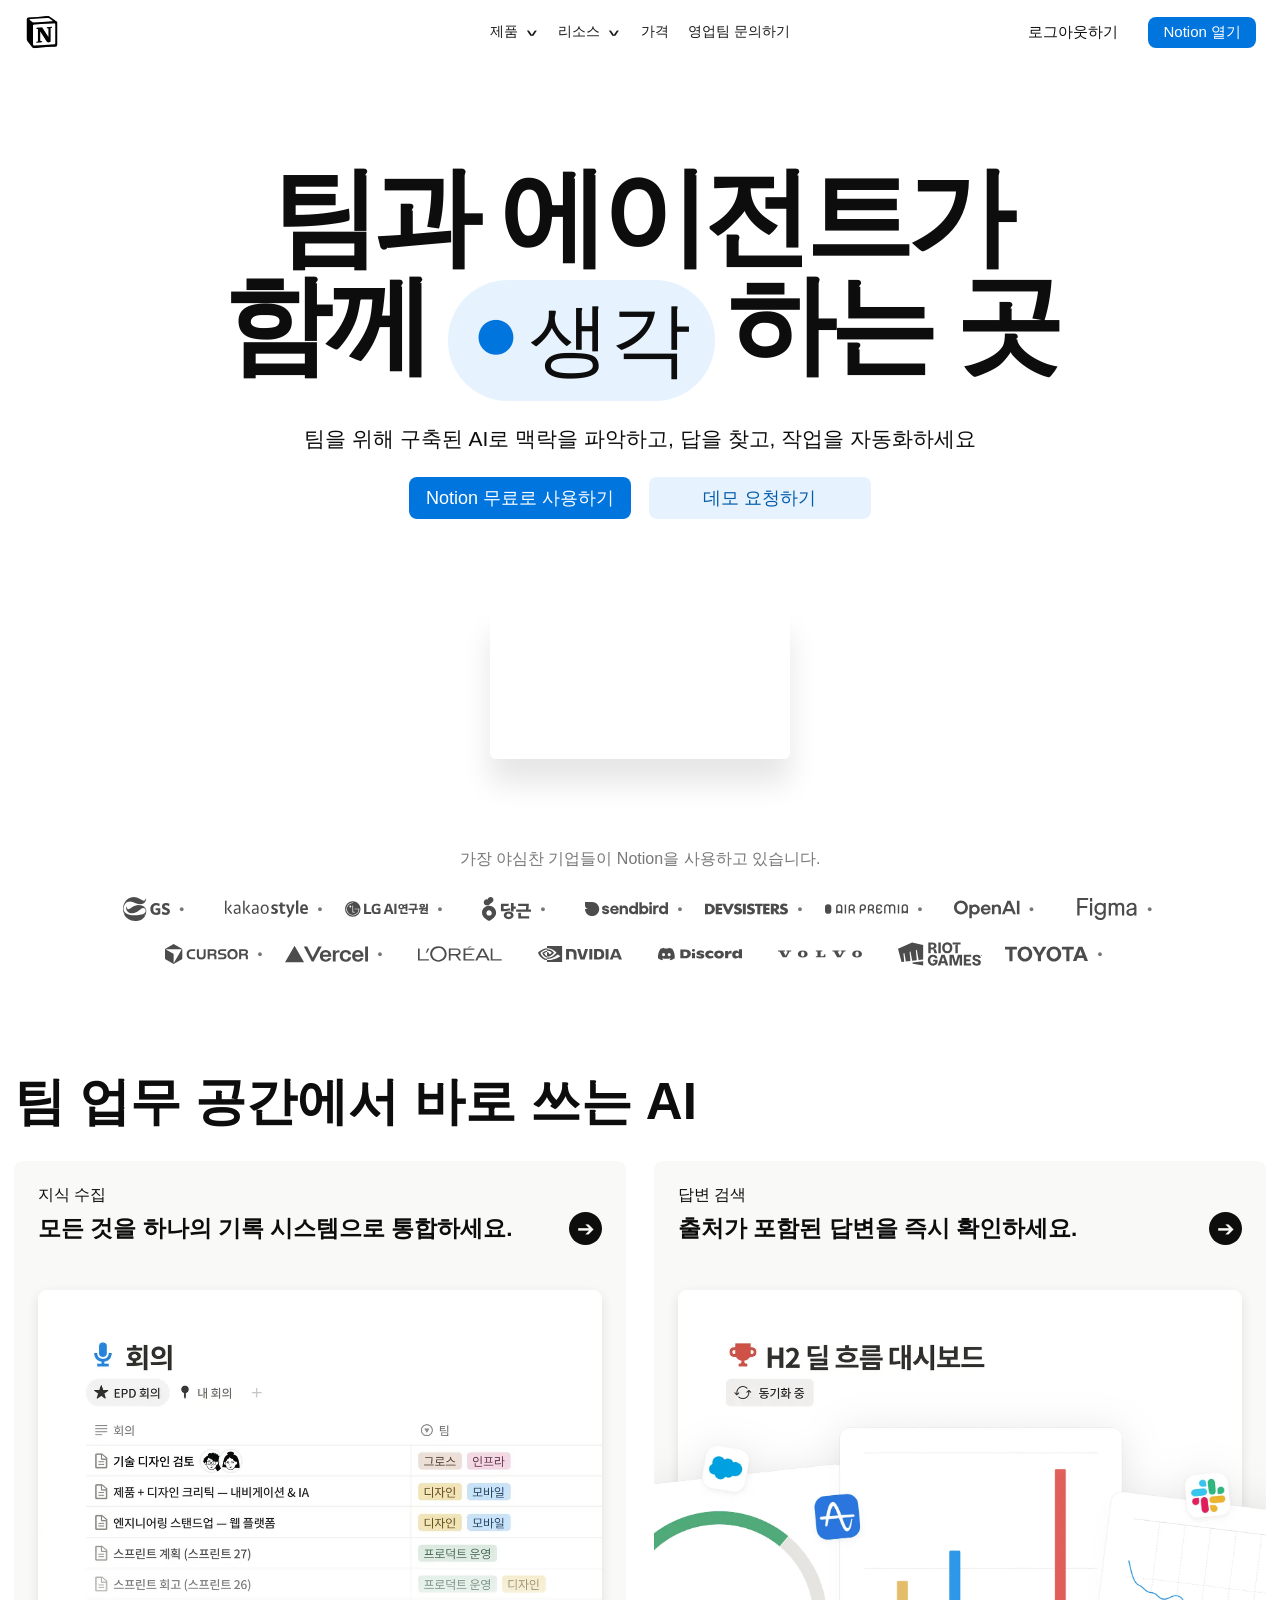
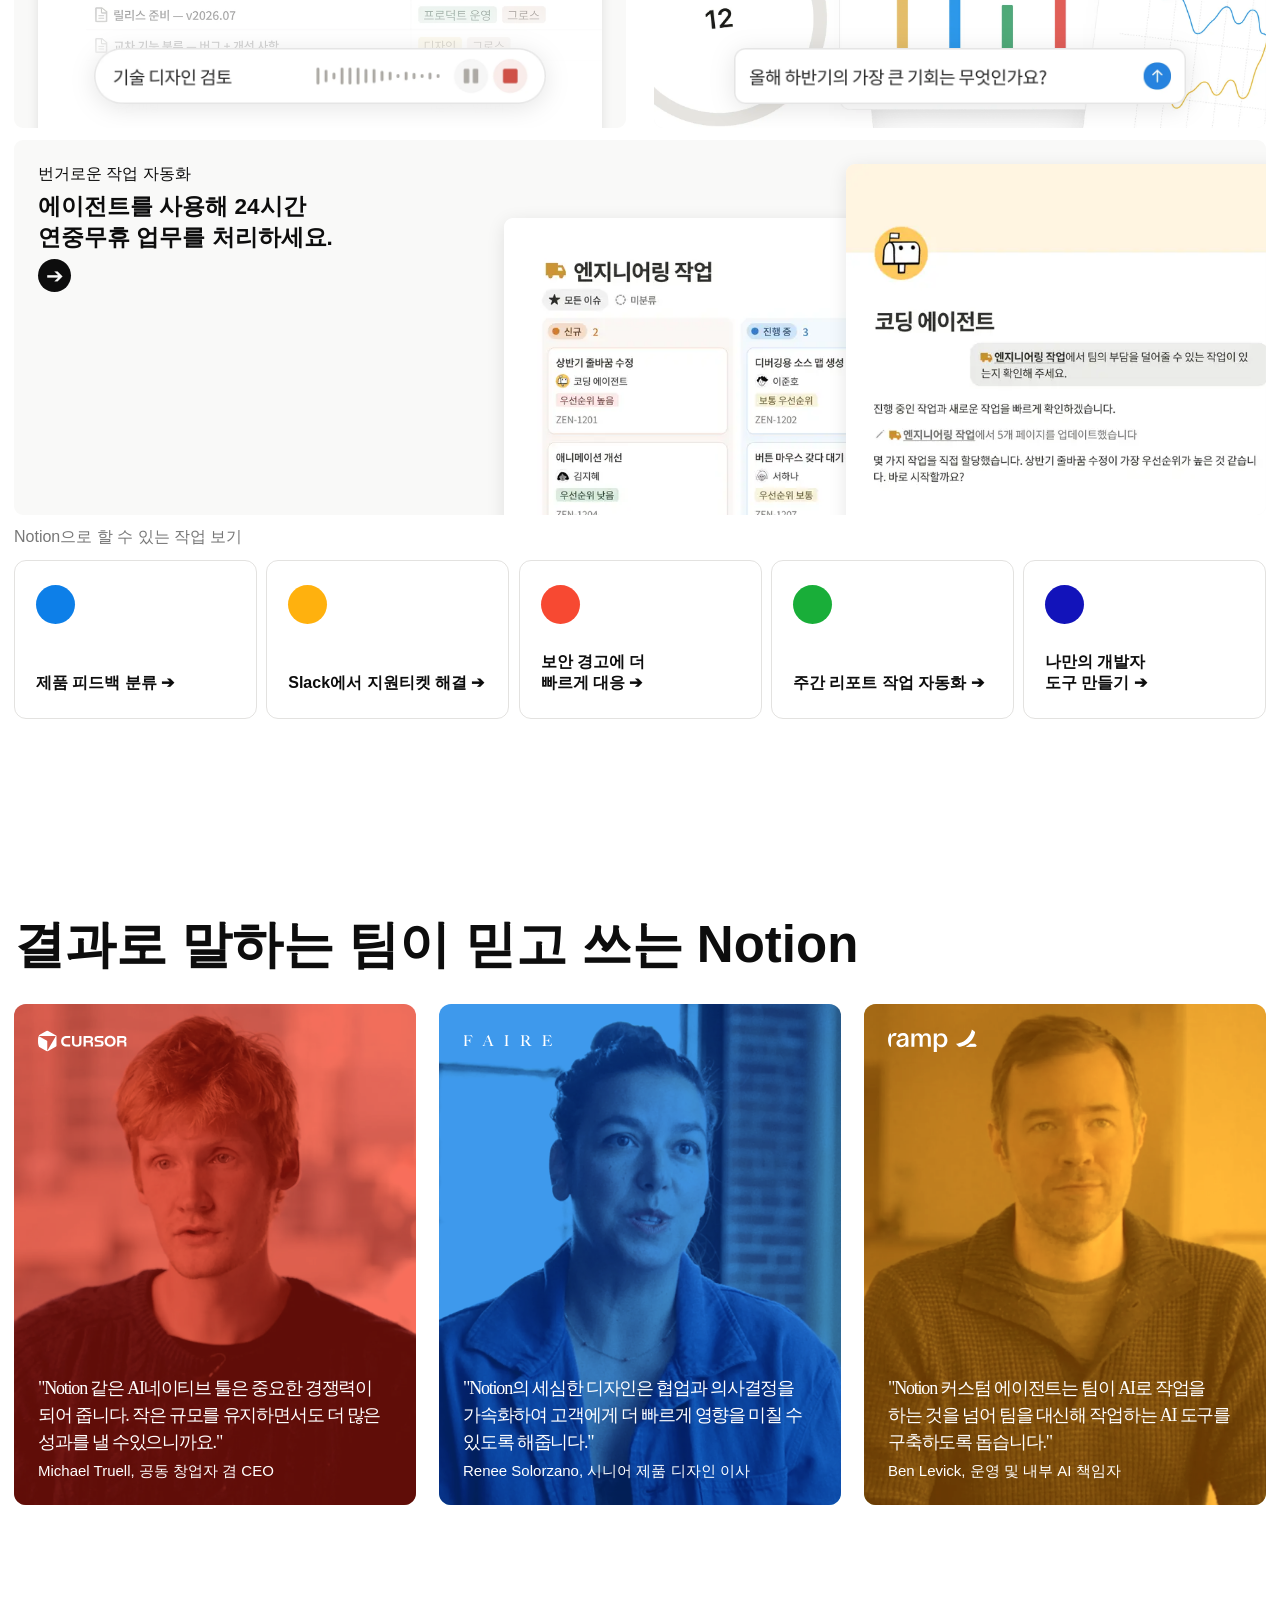
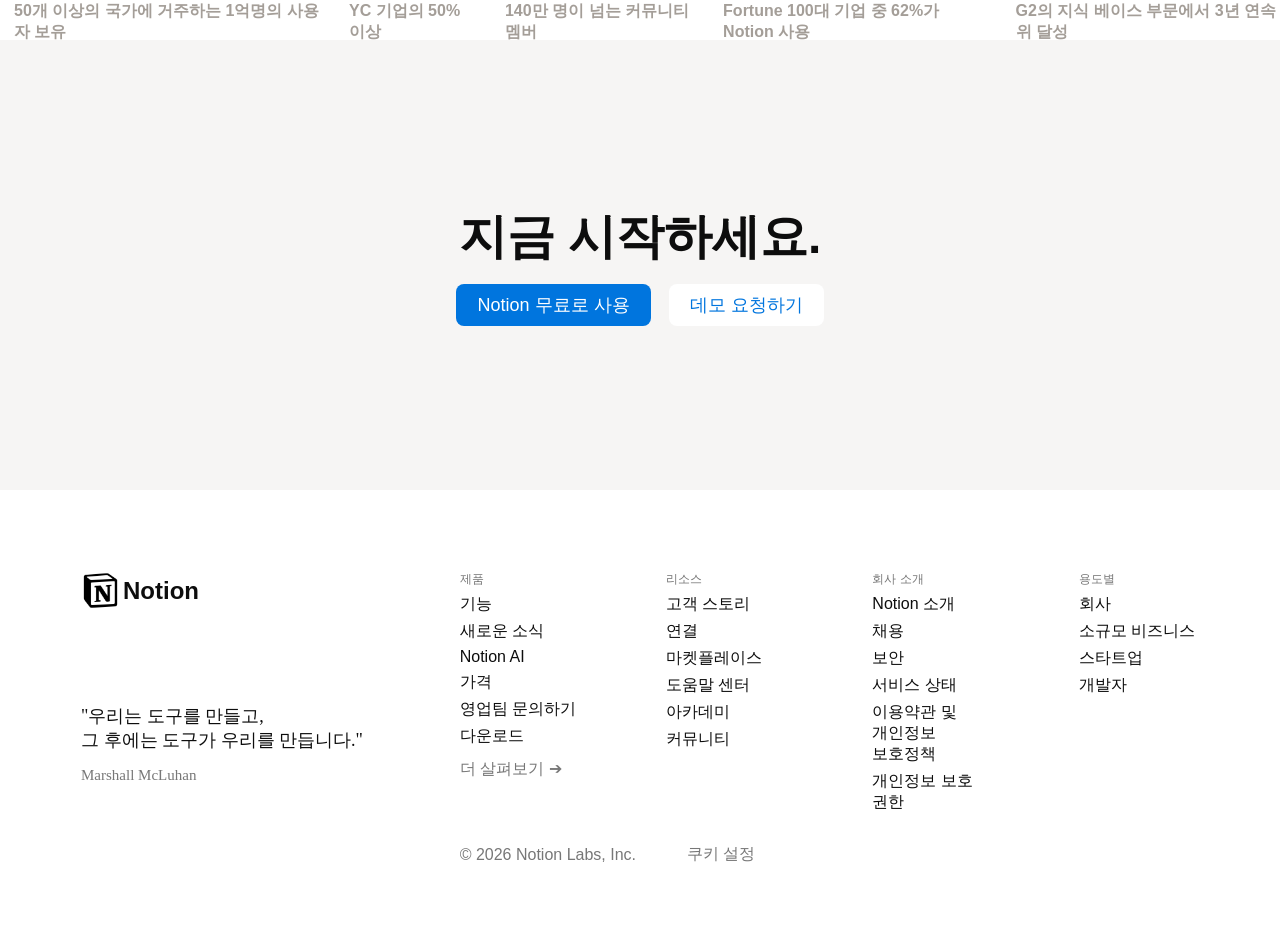
==== commit 2764ef1c: "hover 작업 중" ====
--- a/01_notion/index.html
+++ b/01_notion/index.html
@@ -7,6 +7,7 @@
     <link rel="stylesheet" href="header.css" />
     <link rel="stylesheet" href="main.css" />
     <link rel="stylesheet" href="footer.css" />
+    <link rel="stylesheet" href="hover.css" />
   </head>
   <body>
     <header>
@@ -26,7 +27,7 @@
         <a class="nav-menu" href="#">영업팀 문의하기</a>
       </div>
       <div class="hd-right">
-        <a href="#">로그아웃하기</a>
+        <a class="login" href="#">로그아웃하기</a>
         <button><a href="#" class="hd-btn">Notion 열기</a></button>
       </div>
     </header>
@@ -44,7 +45,9 @@
             <h1>하는 곳</h1>
           </div>
         </div>
-        <p class="mt-p">팀을 위해 구축된 AI로 맥락을 파악하고, 답을 찾고, 작업을 자동화하세요</p>
+        <p class="mt-p">
+          팀을 위해 구축된 AI로 맥락을 파악하고, 답을 찾고, 작업을 자동화하세요
+        </p>
         <div class="mh-buttons">
           <button class="btn1"><a href="#">Notion 무료로 사용하기</a></button>
           <button class="btn2"><a href="#">데모 요청하기</a></button>
@@ -52,7 +55,13 @@
       </div>
 
       <div class="main-v">
-        <video src="../notion_icons/main_video.mp4" autoplay loop muted playsinline></video>
+        <video
+          src="../notion_icons/main_video.mp4"
+          autoplay
+          loop
+          muted
+          playsinline
+        ></video>
       </div>
       <div class="main-c">
         <p>가장 야심찬 기업들이 Notion을 사용하고 있습니다.</p>
@@ -62,7 +71,10 @@
             <span class="company-dot">●</span>
           </div>
           <div class="company">
-            <img src="../notion_icons/company/2. kakaostyle.svg" alt="kakaostyle" />
+            <img
+              src="../notion_icons/company/2. kakaostyle.svg"
+              alt="kakaostyle"
+            />
             <span class="company-dot">●</span>
           </div>
           <div class="company">
@@ -78,7 +90,10 @@
             <span class="company-dot">●</span>
           </div>
           <div class="company">
-            <img src="../notion_icons/company/6. devsisters.svg" alt="devsisters" />
+            <img
+              src="../notion_icons/company/6. devsisters.svg"
+              alt="devsisters"
+            />
             <span class="company-dot">●</span>
           </div>
           <div class="company">
@@ -134,9 +149,21 @@
               <span class="card-btn">&#10132;</span>
             </div>
             <div class="card-img">
-              <img class="ci-1" src="../notion_icons/card_img/knowledge/1.webp" alt="1" />
-              <img class="ci-1" src="../notion_icons/card_img/knowledge/2.webp" alt="2" />
-              <img class="ci-3" src="../notion_icons/card_img/knowledge/3.webp" alt="3" />
+              <img
+                class="ci-1"
+                src="../notion_icons/card_img/knowledge/1.webp"
+                alt="1"
+              />
+              <img
+                class="ci-2"
+                src="../notion_icons/card_img/knowledge/2.webp"
+                alt="2"
+              />
+              <img
+                class="ci-3"
+                src="../notion_icons/card_img/knowledge/3.webp"
+                alt="3"
+              />
             </div>
           </div>
           <div class="card">
@@ -146,9 +173,21 @@
               <span class="card-btn">&#10132;</span>
             </div>
             <div class="card-img">
-              <img class="ci-1" src="../notion_icons/card_img/answer/1.webp" alt="1" />
-              <img class="ci-4" src="../notion_icons/card_img/answer/2.webp" alt="2" />
-              <img class="ci-3" src="../notion_icons/card_img/answer/3.webp" alt="3" />
+              <img
+                class="ci-1"
+                src="../notion_icons/card_img/answer/1.webp"
+                alt="1"
+              />
+              <img
+                class="ci-4"
+                src="../notion_icons/card_img/answer/2.webp"
+                alt="2"
+              />
+              <img
+                class="ci-3"
+                src="../notion_icons/card_img/answer/3.webp"
+                alt="3"
+              />
             </div>
           </div>
         </div>
@@ -156,13 +195,24 @@
           <div class="third-text">
             <p class="card-title">번거로운 작업 자동화</p>
             <div class="third-desc">
-              <h2>에이전트를 사용해 24시간 연중무휴 업무를 처리하세요.</h2>
+              <h2>
+                에이전트를 사용해 24시간
+                <span class="break-line">연중무휴 업무를 처리하세요.</span>
+              </h2>
               <p class="card-btn">&#10132;</p>
             </div>
           </div>
           <div class="third-img">
-            <img class="ti-1" src="../notion_icons/card_img/auto/1.webp" alt="1" />
-            <img class="ti-2" src="../notion_icons/card_img/auto/2.webp" alt="2" />
+            <img
+              class="ti-1"
+              src="../notion_icons/card_img/auto/1.webp"
+              alt="1"
+            />
+            <img
+              class="ti-2"
+              src="../notion_icons/card_img/auto/2.webp"
+              alt="2"
+            />
           </div>
         </div>
         <div class="works">
@@ -174,11 +224,17 @@
             </div>
             <div class="work">
               <div class="work-icon yellow"></div>
-              <a class="work-link" href="#">Slack에서 지원 티켓 해결 &#10132;</a>
+              <a class="work-link" href="#"
+                >Slack에서 지원<span class="break-line">
+                  티켓 해결 &#10132;</span
+                ></a
+              >
             </div>
             <div class="work">
               <div class="work-icon red"></div>
-              <a class="work-link line" href="#">보안 경고에 더 빠르게 대응 &#10132;</a>
+              <a class="work-link line" href="#"
+                >보안 경고에 더 빠르게 대응 &#10132;</a
+              >
             </div>
             <div class="work">
               <div class="work-icon green"></div>
@@ -186,7 +242,9 @@
             </div>
             <div class="work">
               <div class="work-icon deepblue"></div>
-              <a class="work-link" href="#">나만의 개발자 도구 만들기 &#10132;</a>
+              <a class="work-link line" href="#"
+                >나만의 개발자 도구 만들기 &#10132;</a
+              >
             </div>
           </div>
         </div>
@@ -202,8 +260,8 @@
               <img src="../notion_icons/people/Cursor_white.svg" alt="로고" />
               <div class="team-desc-text">
                 <p class="interview">
-                  "Notion 같은 AI네이티브 툴은 중요한 경쟁력이 되어 줍니다. 작은 규모를 유지하면서도 더 많은
-                  성과를 낼 수있으니까요."
+                  "Notion 같은 AI네이티브 툴은 중요한 경쟁력이 되어 줍니다. 작은
+                  규모를 유지하면서도 더 많은 성과를 낼 수있으니까요."
                 </p>
                 <p class="interview-info">Michael Truell, 공동 창업자 겸 CEO</p>
               </div>
@@ -214,13 +272,18 @@
             <div class="team-bg blue"></div>
             <div class="team-bg2 blue"></div>
             <div class="team-desc">
-              <img src="../notion_icons/people/Company_faire_white.svg" alt="로고" />
+              <img
+                src="../notion_icons/people/Company_faire_white.svg"
+                alt="로고"
+              />
               <div class="team-desc-text">
                 <p class="interview">
-                  "Notion의 세심한 디자인은 협업과 의사결정을 가속화하여 고객에게 더 빠르게 영향을 미칠 수
-                  있도록 해줍니다."
+                  "Notion의 세심한 디자인은 협업과 의사결정을 가속화하여
+                  고객에게 더 빠르게 영향을 미칠 수 있도록 해줍니다."
                 </p>
-                <p class="interview-info">Renee Solorzano, 시니어 제품 디자인 이사</p>
+                <p class="interview-info">
+                  Renee Solorzano, 시니어 제품 디자인 이사
+                </p>
               </div>
             </div>
           </div>
@@ -232,8 +295,8 @@
               <img src="../notion_icons/people/ramp_white.svg" alt="로고" />
               <div class="team-desc-text">
                 <p class="interview">
-                  "Notion 커스텀 에이전트는 팀이 AI로 작업을 하는 것을 넘어 팀을 대신해 작업하는 AI 도구를
-                  구축하도록 돕습니다."
+                  "Notion 커스텀 에이전트는 팀이 AI로 작업을 하는 것을 넘어 팀을
+                  대신해 작업하는 AI 도구를 구축하도록 돕습니다."
                 </p>
                 <p class="interview-info">Ben Levick, 운영 및 내부 AI 책임자</p>
               </div>
--- a/01_notion/header.css
+++ b/01_notion/header.css
@@ -32,7 +32,7 @@
 }
 /* 헤더 */
 header {
-  /* background-color: red; */
+  background-color: white;
   color: var(--nt-menu-text);
   width: 100vw;
   height: 64px;
@@ -46,6 +46,10 @@
 
   /* nav 중앙 정렬 */
   position: relative;
+
+  /* 헤더 상단 고정 */
+  position: sticky;
+  top: 0;
 }
 .logo {
   display: flex;
@@ -56,7 +60,7 @@
   height: 36px;
 }
 .nav {
-  width: 312px;
+  width: 318px;
   display: flex;
   /* gap: 21px; */
   justify-content: space-between;
@@ -72,15 +76,20 @@
   justify-content: center;
   align-items: center;
   gap: 6px;
-
+  padding: 6px 9px;
+  border-radius: 6px;
   color: var(--nt-menu-text);
-  font-size: 15px;
+  font-size: 14px;
   font-weight: 400;
+  transition: background-color 0.3s ease;
 }
 .nav-toggle {
+  width: 15px;
   font-size: 15px;
-  font-weight: 400px;
-  transform: rotate(-90deg) scaleY(2) translateX(-2px);
+  font-weight: 600 !important;
+  text-align: center;
+  transform: rotate(-90deg) scaleY(1.2) scaleX(0.7) translateX(-1px);
+  /* transition: transform 0.3s ease; */
 }
 .hd-right {
   display: flex;
@@ -91,11 +100,17 @@
   font-size: 15px;
   font-weight: 400;
 }
+.login {
+  padding: 6px 9px;
+  border-radius: 6px;
+  transition: background-color 0.3s ease;
+}
 .hd-right button {
   background-color: var(--nt-blue);
   border: none;
   border-radius: 8px;
   padding: 6px 15px;
+  transition: background-color 0.3s ease;
 }
 .hd-btn {
   color: white;
--- a/01_notion/main.css
+++ b/01_notion/main.css
@@ -81,20 +81,23 @@
   border: none;
   border-radius: 8px;
   padding: 6px 15px;
+  transition: background-color 0.3s ease;
 }
 .btn1 a,
 .btn2 a {
   font-size: 18px;
   font-weight: 400px;
 }
-.btn1,
+.btn1 {
+  background-color: var(--nt-blue);
+}
 .btn1 a {
-  background-color: var(--nt-blue);
   color: white;
 }
-.btn2,
+.btn2 {
+  background-color: var(--nt-lightblue);
+}
 .btn2 a {
-  background-color: var(--nt-lightblue);
   color: var(--nt-blue-hover);
 }
 .main-v {
@@ -102,6 +105,7 @@
   justify-content: center;
 }
 .main-v video {
+  box-shadow: 0 24px 30px rgba(0, 0, 0, 0.1);
   margin-top: 90px;
   margin-bottom: 90px;
   max-width: 100%;
@@ -171,7 +175,7 @@
   justify-content: space-between;
 }
 .card {
-  /* background-color: beige; */
+  background-color: var(--nt-card);
   border-radius: 9px;
   width: 612px;
   height: 567px;
@@ -188,6 +192,7 @@
   justify-content: space-between;
   align-items: center;
   margin-bottom: 45px;
+  font-size: 15px;
 }
 .card-img {
   display: flex;
@@ -205,6 +210,7 @@
 .ci-1 {
   height: auto;
   border-radius: 9px;
+  box-shadow: 0 4px 12px rgba(0, 0, 0, 0.1);
 }
 .ci-2 {
   height: 270px;
@@ -214,12 +220,13 @@
   margin-bottom: 150px;
   height: auto;
   width: 80%;
+  filter: drop-shadow(0 4px 12px rgba(0, 0, 0, 0.1));
 }
 .ci-4 {
-  /* border: 1px solid red; */
   transform: scale(1.15);
   margin-bottom: 120px;
   margin-left: 30px;
+  filter: drop-shadow(0 4px 18px rgba(0, 0, 0, 0.1));
 }
 .third {
   width: 100% !important;
@@ -231,13 +238,14 @@
 .third-text {
   display: flex;
   flex-direction: column;
-  width: 291px;
+  width: 360px;
   word-break: keep-all;
 }
 .third-desc {
   display: flex;
   flex-direction: column;
-  align-items: center;
+  font-size: 15px;
+  gap: 6px;
 }
 .third-img {
   width: 762px;
@@ -251,6 +259,7 @@
   display: block;
   border-radius: 9px;
   width: 450px;
+  box-shadow: 0 4px 18px rgba(0, 0, 0, 0.1);
 }
 .ti-1 {
   left: 0;
@@ -262,7 +271,17 @@
   top: 0;
   transform: translate(30px, -24px);
 }
-
+.card-btn {
+  font-size: 21px;
+  display: flex;
+  justify-content: center;
+  align-items: center;
+  color: var(--nt-card);
+  background-color: var(--nt-black-text);
+  width: 33px;
+  height: 33px;
+  border-radius: 50%;
+}
 .works {
   display: flex;
   flex-direction: column;
@@ -279,7 +298,7 @@
 .work {
   width: 243px;
   height: 159px;
-  border: var(--nt-lightgray) 1px solid;
+  border: 1px solid color-mix(in srgb, var(--nt-lightgray) 30%, transparent);
   border-radius: 12px;
   padding: 24px 21px;
 
@@ -310,9 +329,13 @@
 }
 .work-link {
   font-weight: bold;
+  word-break: keep-all;
+}
+.break-line {
+  display: inline-block;
 }
 .line {
-  width: 50%;
+  width: 66%;
   word-break: keep-all;
 }
 /* team */
@@ -405,8 +428,10 @@
   height: 24px;
   display: flex;
   gap: 30px;
+  margin-bottom: 15px;
 
   color: var(--nt-lightgray);
+  font-weight: bold;
 }
 .start {
   width: 100vw;
--- a/01_notion/footer.css
+++ b/01_notion/footer.css
@@ -81,8 +81,10 @@
 .ft-list p {
   padding: 0 0 6px 6px;
   font-weight: 500;
+  word-break: keep-all;
 }
 .ft-more {
+  margin-top: 6px;
   padding: 0 0 6px 6px;
   color: var(--nt-gray-text);
   font-weight: 500;
--- a/01_notion/hover.css
+++ b/01_notion/hover.css
@@ -0,0 +1,26 @@
+:root {
+  --nt-hover: #f2f2f2;
+  --nt-lightblue-hover: #f2f9ff;
+}
+.nav-menu:hover {
+  background-color: var(--nt-hover);
+  .nav-toggle {
+    transform: rotate(90deg) scaleY(1.2) scaleX(0.7) translateX(1px);
+  }
+}
+/* 로그아웃하기 */
+.login:hover {
+  background-color: var(--nt-hover);
+}
+.hd-right button:hover {
+  background-color: var(--nt-blue-hover);
+}
+
+.btn1:hover {
+  background-color: var(--nt-blue-hover);
+  cursor: pointer;
+}
+.btn2:hover {
+  background-color: var(--nt-lightblue-hover);
+  cursor: pointer;
+}
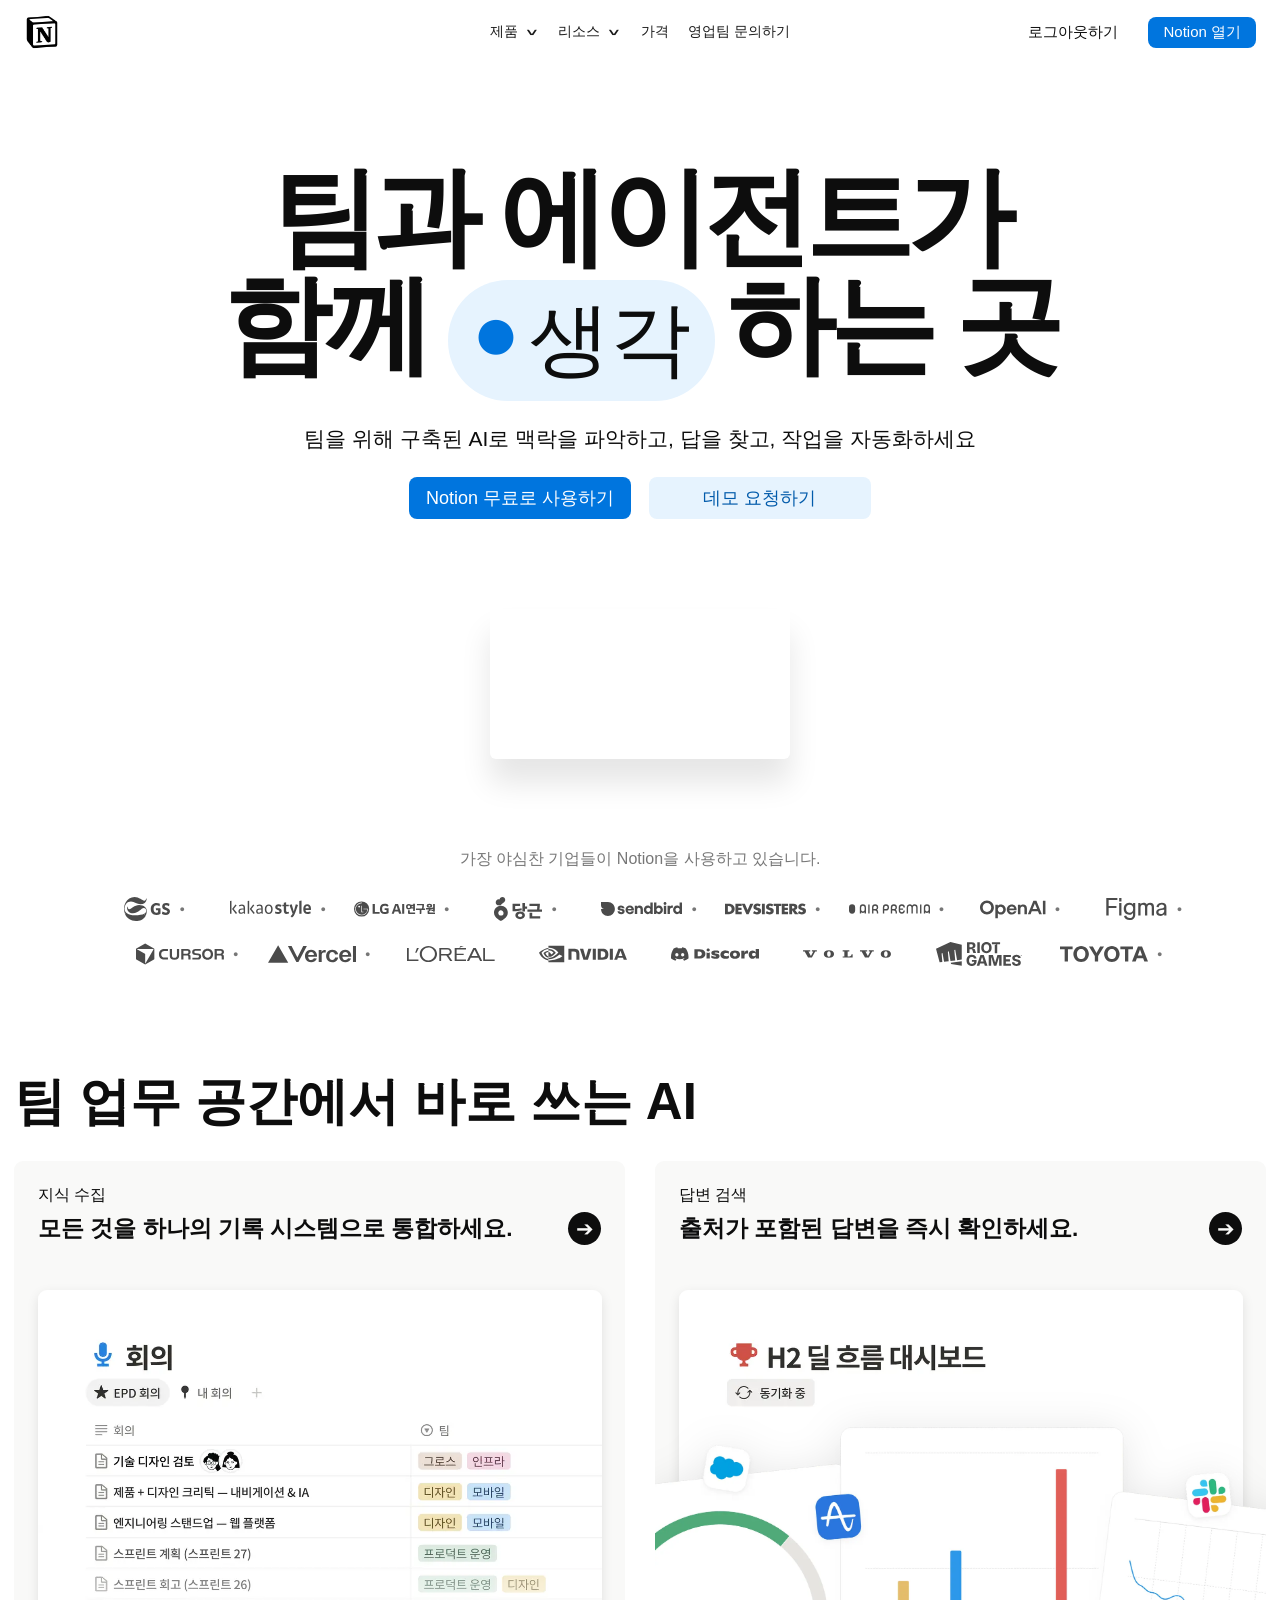
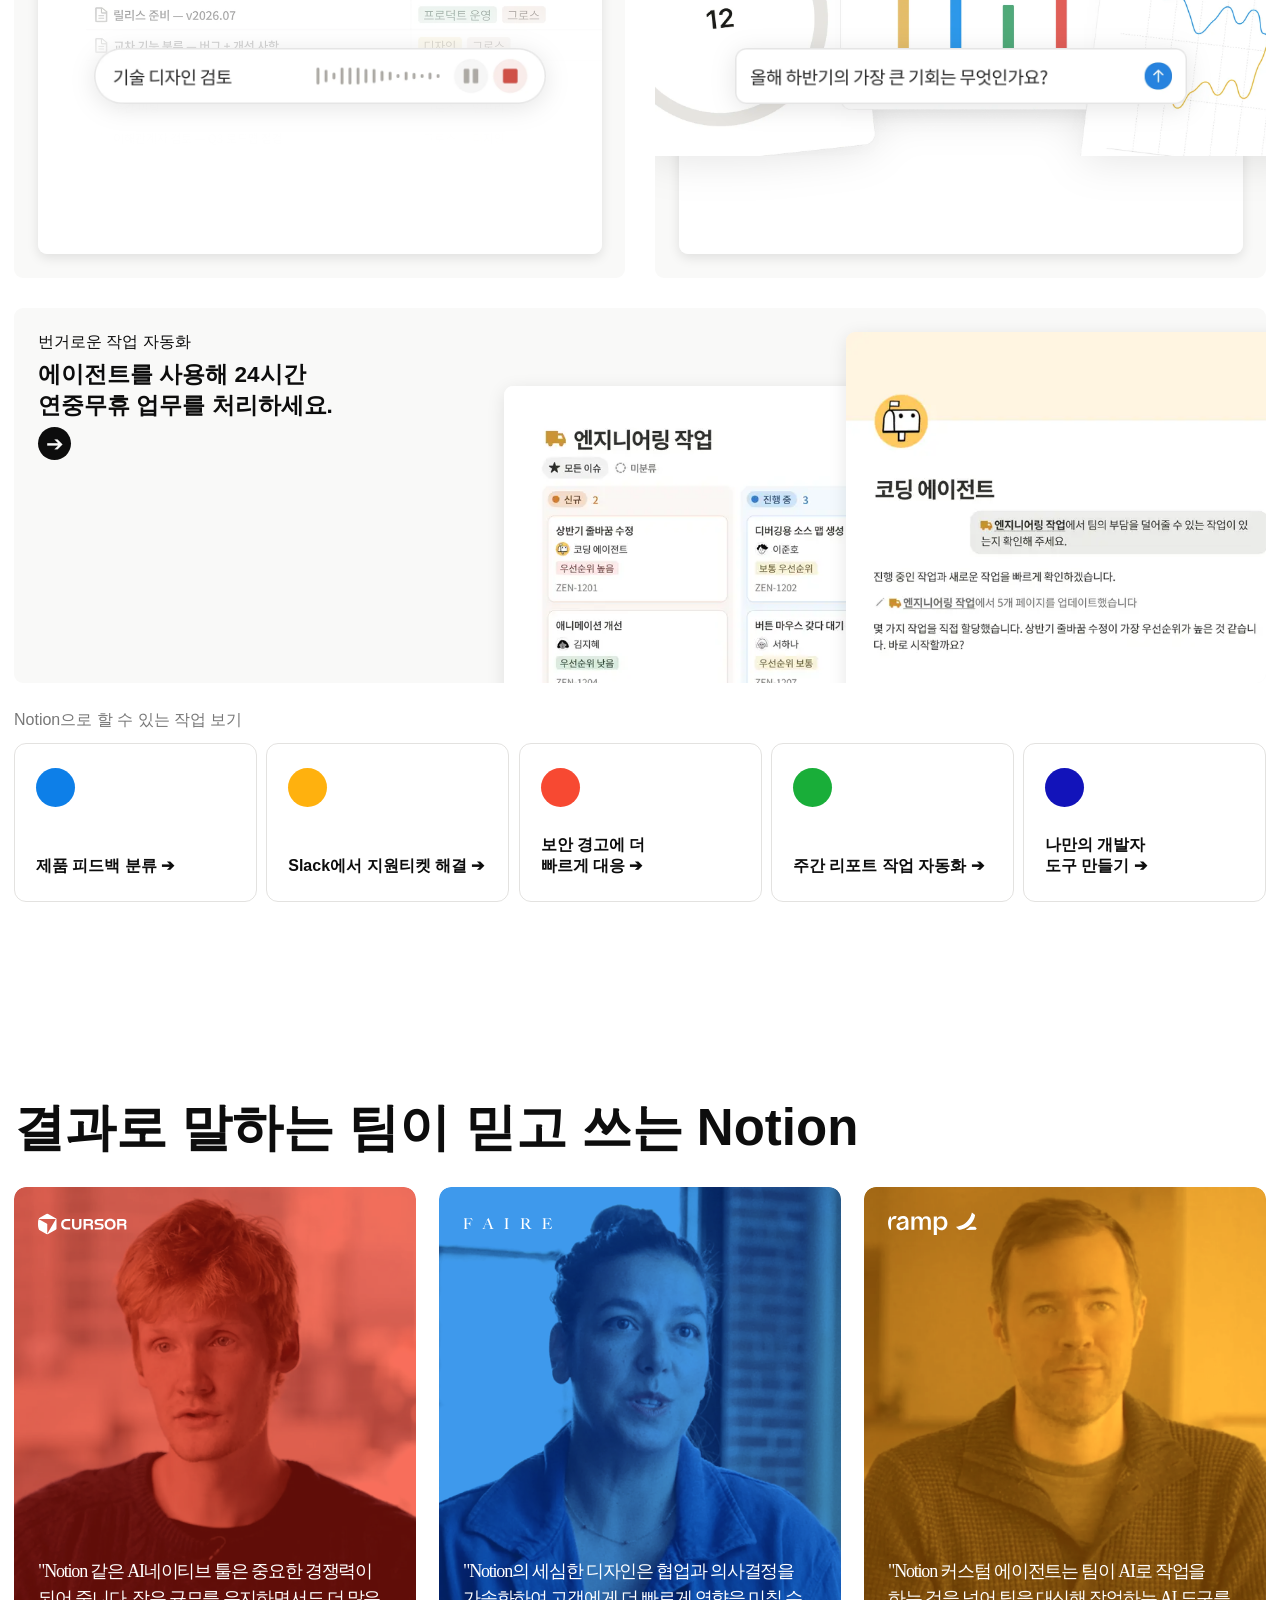
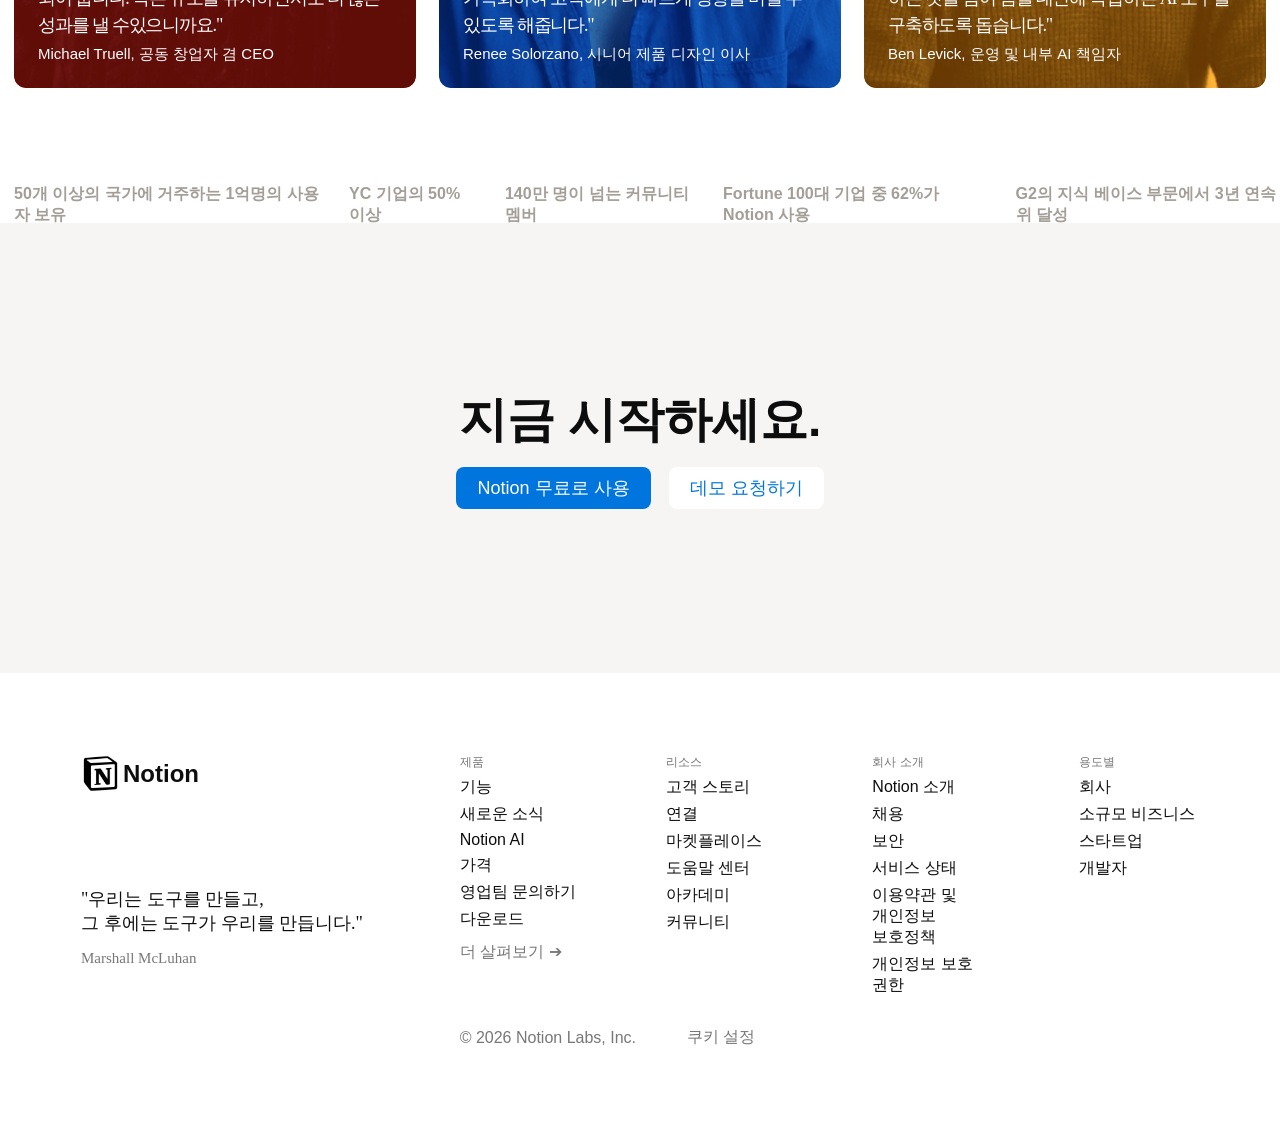
==== commit a7b696a6: "hover 구현 완료" ====
--- a/01_notion/index.html
+++ b/01_notion/index.html
@@ -45,9 +45,7 @@
             <h1>하는 곳</h1>
           </div>
         </div>
-        <p class="mt-p">
-          팀을 위해 구축된 AI로 맥락을 파악하고, 답을 찾고, 작업을 자동화하세요
-        </p>
+        <p class="mt-p">팀을 위해 구축된 AI로 맥락을 파악하고, 답을 찾고, 작업을 자동화하세요</p>
         <div class="mh-buttons">
           <button class="btn1"><a href="#">Notion 무료로 사용하기</a></button>
           <button class="btn2"><a href="#">데모 요청하기</a></button>
@@ -55,66 +53,54 @@
       </div>
 
       <div class="main-v">
-        <video
-          src="../notion_icons/main_video.mp4"
-          autoplay
-          loop
-          muted
-          playsinline
-        ></video>
+        <video src="../notion_icons/main_video.mp4" autoplay loop muted playsinline></video>
       </div>
       <div class="main-c">
         <p>가장 야심찬 기업들이 Notion을 사용하고 있습니다.</p>
         <div class="companies">
-          <div class="company">
+          <div class="company hv">
             <img src="../notion_icons/company/1. gs.svg" alt="GS" />
             <span class="company-dot">●</span>
           </div>
-          <div class="company">
-            <img
-              src="../notion_icons/company/2. kakaostyle.svg"
-              alt="kakaostyle"
-            />
-            <span class="company-dot">●</span>
-          </div>
-          <div class="company">
+          <div class="company hv">
+            <img src="../notion_icons/company/2. kakaostyle.svg" alt="kakaostyle" />
+            <span class="company-dot">●</span>
+          </div>
+          <div class="company hv">
             <img src="../notion_icons/company/3. lg.svg" alt="lg" />
             <span class="company-dot">●</span>
           </div>
-          <div class="company">
+          <div class="company hv">
             <img src="../notion_icons/company/4. karrot.svg" alt="당근" />
             <span class="company-dot">●</span>
           </div>
-          <div class="company">
+          <div class="company hv">
             <img src="../notion_icons/company/5. sendbird.svg" alt="sendbird" />
             <span class="company-dot">●</span>
           </div>
-          <div class="company">
-            <img
-              src="../notion_icons/company/6. devsisters.svg"
-              alt="devsisters"
-            />
-            <span class="company-dot">●</span>
-          </div>
-          <div class="company">
+          <div class="company hv">
+            <img src="../notion_icons/company/6. devsisters.svg" alt="devsisters" />
+            <span class="company-dot">●</span>
+          </div>
+          <div class="company hv">
             <img src="../notion_icons/company/7. air-premia.svg" alt="air" />
             <span class="company-dot">●</span>
           </div>
-          <div class="company">
+          <div class="company hv">
             <img src="../notion_icons/company/8. OpenAI.svg" alt="OpenAI" />
             <span class="company-dot">●</span>
           </div>
-          <div class="company">
+          <div class="company hv">
             <img src="../notion_icons/company/9. Figma.svg" alt="Figma" />
             <span class="company-dot">●</span>
           </div>
         </div>
         <div class="companies">
-          <div class="company">
+          <div class="company hv">
             <img src="../notion_icons/company/10. cursor.svg" alt="cursor" />
             <span class="company-dot">●</span>
           </div>
-          <div class="company">
+          <div class="company hv">
             <img src="../notion_icons/company/11. Vercel.svg" alt="Vercel" />
             <span class="company-dot">●</span>
           </div>
@@ -133,7 +119,7 @@
           <div class="company">
             <img src="../notion_icons/company/16. Riot.svg" alt="Riot" />
           </div>
-          <div class="company">
+          <div class="company hv">
             <img src="../notion_icons/company/17. toyota.svg" alt="toyota" />
             <span class="company-dot">●</span>
           </div>
@@ -149,21 +135,9 @@
               <span class="card-btn">&#10132;</span>
             </div>
             <div class="card-img">
-              <img
-                class="ci-1"
-                src="../notion_icons/card_img/knowledge/1.webp"
-                alt="1"
-              />
-              <img
-                class="ci-2"
-                src="../notion_icons/card_img/knowledge/2.webp"
-                alt="2"
-              />
-              <img
-                class="ci-3"
-                src="../notion_icons/card_img/knowledge/3.webp"
-                alt="3"
-              />
+              <img class="ci-1" src="../notion_icons/card_img/knowledge/1.webp" alt="1" />
+              <img class="ci-2" src="../notion_icons/card_img/knowledge/2.webp" alt="2" />
+              <img class="ci-3" src="../notion_icons/card_img/knowledge/3.webp" alt="3" />
             </div>
           </div>
           <div class="card">
@@ -173,21 +147,9 @@
               <span class="card-btn">&#10132;</span>
             </div>
             <div class="card-img">
-              <img
-                class="ci-1"
-                src="../notion_icons/card_img/answer/1.webp"
-                alt="1"
-              />
-              <img
-                class="ci-4"
-                src="../notion_icons/card_img/answer/2.webp"
-                alt="2"
-              />
-              <img
-                class="ci-3"
-                src="../notion_icons/card_img/answer/3.webp"
-                alt="3"
-              />
+              <img class="ci-1" src="../notion_icons/card_img/answer/1.webp" alt="1" />
+              <img class="ci-4" src="../notion_icons/card_img/answer/2.webp" alt="2" />
+              <img class="ci-3" src="../notion_icons/card_img/answer/3.webp" alt="3" />
             </div>
           </div>
         </div>
@@ -203,16 +165,8 @@
             </div>
           </div>
           <div class="third-img">
-            <img
-              class="ti-1"
-              src="../notion_icons/card_img/auto/1.webp"
-              alt="1"
-            />
-            <img
-              class="ti-2"
-              src="../notion_icons/card_img/auto/2.webp"
-              alt="2"
-            />
+            <img class="ti-1" src="../notion_icons/card_img/auto/1.webp" alt="1" />
+            <img class="ti-2" src="../notion_icons/card_img/auto/2.webp" alt="2" />
           </div>
         </div>
         <div class="works">
@@ -225,16 +179,12 @@
             <div class="work">
               <div class="work-icon yellow"></div>
               <a class="work-link" href="#"
-                >Slack에서 지원<span class="break-line">
-                  티켓 해결 &#10132;</span
-                ></a
+                >Slack에서 지원<span class="break-line"> 티켓 해결 &#10132;</span></a
               >
             </div>
             <div class="work">
               <div class="work-icon red"></div>
-              <a class="work-link line" href="#"
-                >보안 경고에 더 빠르게 대응 &#10132;</a
-              >
+              <a class="work-link line" href="#">보안 경고에 더 빠르게 대응 &#10132;</a>
             </div>
             <div class="work">
               <div class="work-icon green"></div>
@@ -242,9 +192,7 @@
             </div>
             <div class="work">
               <div class="work-icon deepblue"></div>
-              <a class="work-link line" href="#"
-                >나만의 개발자 도구 만들기 &#10132;</a
-              >
+              <a class="work-link line" href="#">나만의 개발자 도구 만들기 &#10132;</a>
             </div>
           </div>
         </div>
@@ -260,8 +208,8 @@
               <img src="../notion_icons/people/Cursor_white.svg" alt="로고" />
               <div class="team-desc-text">
                 <p class="interview">
-                  "Notion 같은 AI네이티브 툴은 중요한 경쟁력이 되어 줍니다. 작은
-                  규모를 유지하면서도 더 많은 성과를 낼 수있으니까요."
+                  "Notion 같은 AI네이티브 툴은 중요한 경쟁력이 되어 줍니다. 작은 규모를 유지하면서도 더 많은
+                  성과를 낼 수있으니까요."
                 </p>
                 <p class="interview-info">Michael Truell, 공동 창업자 겸 CEO</p>
               </div>
@@ -272,18 +220,13 @@
             <div class="team-bg blue"></div>
             <div class="team-bg2 blue"></div>
             <div class="team-desc">
-              <img
-                src="../notion_icons/people/Company_faire_white.svg"
-                alt="로고"
-              />
+              <img src="../notion_icons/people/Company_faire_white.svg" alt="로고" />
               <div class="team-desc-text">
                 <p class="interview">
-                  "Notion의 세심한 디자인은 협업과 의사결정을 가속화하여
-                  고객에게 더 빠르게 영향을 미칠 수 있도록 해줍니다."
+                  "Notion의 세심한 디자인은 협업과 의사결정을 가속화하여 고객에게 더 빠르게 영향을 미칠 수
+                  있도록 해줍니다."
                 </p>
-                <p class="interview-info">
-                  Renee Solorzano, 시니어 제품 디자인 이사
-                </p>
+                <p class="interview-info">Renee Solorzano, 시니어 제품 디자인 이사</p>
               </div>
             </div>
           </div>
@@ -295,8 +238,8 @@
               <img src="../notion_icons/people/ramp_white.svg" alt="로고" />
               <div class="team-desc-text">
                 <p class="interview">
-                  "Notion 커스텀 에이전트는 팀이 AI로 작업을 하는 것을 넘어 팀을
-                  대신해 작업하는 AI 도구를 구축하도록 돕습니다."
+                  "Notion 커스텀 에이전트는 팀이 AI로 작업을 하는 것을 넘어 팀을 대신해 작업하는 AI 도구를
+                  구축하도록 돕습니다."
                 </p>
                 <p class="interview-info">Ben Levick, 운영 및 내부 AI 책임자</p>
               </div>
@@ -385,7 +328,7 @@
           </div>
           <div class="ft-right-bottom">
             <p>&copy; 2026 Notion Labs, Inc.</p>
-            <p>쿠키 설정</p>
+            <p class="underline">쿠키 설정</p>
           </div>
         </div>
       </div>
--- a/01_notion/header.css
+++ b/01_notion/header.css
@@ -20,6 +20,7 @@
   margin: 0;
   padding: 0;
   box-sizing: border-box;
+  cursor: default;
 }
 body {
   background-color: white;
@@ -29,6 +30,7 @@
 a {
   text-decoration: none;
   color: var(--nt-black-text);
+  cursor: pointer;
 }
 /* 헤더 */
 header {
@@ -50,6 +52,7 @@
   /* 헤더 상단 고정 */
   position: sticky;
   top: 0;
+  z-index: 9999;
 }
 .logo {
   display: flex;
@@ -58,6 +61,7 @@
 .logo img {
   width: 36px;
   height: 36px;
+  cursor: pointer !important;
 }
 .nav {
   width: 318px;
@@ -88,7 +92,7 @@
   font-size: 15px;
   font-weight: 600 !important;
   text-align: center;
-  transform: rotate(-90deg) scaleY(1.2) scaleX(0.7) translateX(-1px);
+  transform: rotate(-90deg) scaleY(1.2) scaleX(0.7);
   /* transition: transform 0.3s ease; */
 }
 .hd-right {
--- a/01_notion/main.css
+++ b/01_notion/main.css
@@ -140,10 +140,14 @@
   gap: 9px;
   align-items: center;
   justify-content: center;
-  padding: 6px 9px;
+  padding: 6px 3px 6px 9px;
+  border-radius: 6px;
 
   width: 117px;
   height: 36px;
+
+  transition: background-color 0.2s ease;
+  margin-left: 12px;
 }
 .company img {
   display: block;
@@ -153,7 +157,7 @@
 }
 .company-dot {
   font-size: 9px;
-  margin-right: 12px;
+  transition: color 0.2s ease;
 }
 
 /* 팀 업무 공간에서 바로 쓰는 AI */
@@ -172,17 +176,20 @@
   /* background-color: powderblue; */
   width: 100%;
   display: flex;
+  gap: 30px;
   justify-content: space-between;
 }
 .card {
+  flex: 1;
   background-color: var(--nt-card);
   border-radius: 9px;
-  width: 612px;
-  height: 567px;
+  /* width: 612px; */
+  /* height: 567px; */
   padding: 24px;
-  margin-bottom: 12px;
+  margin-bottom: 30px;
 
   overflow: hidden;
+  transition: box-shadow 0.3s ease;
 }
 .card-title {
   margin-bottom: 6px;
@@ -206,6 +213,7 @@
   bottom: 0;
   max-width: 100%;
   position: absolute;
+  cursor: pointer !important;
 }
 .ci-1 {
   height: auto;
@@ -229,11 +237,13 @@
   filter: drop-shadow(0 4px 18px rgba(0, 0, 0, 0.1));
 }
 .third {
+  flex: none;
   width: 100% !important;
   height: 375px !important;
   display: flex;
   justify-content: space-between;
-  margin-bottom: px;
+  margin-bottom: 27px;
+  transition: box-shadow 0.3s ease;
 }
 .third-text {
   display: flex;
@@ -251,7 +261,6 @@
   width: 762px;
   transform: translate(24px, 24px);
   /* overflow: hidden; */
-
   position: relative;
 }
 .third-img img {
@@ -260,6 +269,7 @@
   border-radius: 9px;
   width: 450px;
   box-shadow: 0 4px 18px rgba(0, 0, 0, 0.1);
+  cursor: pointer !important;
 }
 .ti-1 {
   left: 0;
@@ -305,6 +315,8 @@
   display: flex;
   flex-direction: column;
   justify-content: space-between;
+
+  transition: box-shadow 0.3s ease;
 }
 .work-icon {
   width: 39px;
@@ -358,6 +370,7 @@
   border-radius: 12px;
 
   position: relative;
+  overflow: hidden;
 }
 .team-card img {
   display: block;
@@ -365,6 +378,8 @@
   height: 100%;
   border-radius: 12px;
   filter: grayscale(50%) brightness(1.2);
+
+  transition: transform 0.2s ease;
 }
 .team-bg {
   position: absolute;
@@ -465,13 +480,18 @@
   font-size: 18px;
   font-weight: 900px;
 }
-.bbtn-1,
+.bbtn-1 {
+  background-color: var(--nt-blue);
+  transition: background-color 0.2s ease;
+}
 .bbtn-1 a {
-  background-color: var(--nt-blue);
   color: white;
 }
-.bbtn-2,
+.bbtn-2 {
+  background-color: white;
+  transition: background-color 0.2s ease;
+}
 .bbtn-2 a {
-  background-color: white;
   color: var(--nt-blue);
-}
+  transition: color 0.2s ease;
+}
--- a/01_notion/footer.css
+++ b/01_notion/footer.css
@@ -82,12 +82,16 @@
   padding: 0 0 6px 6px;
   font-weight: 500;
   word-break: keep-all;
+  transition: text-decoration 0.3s ease;
 }
 .ft-more {
   margin-top: 6px;
   padding: 0 0 6px 6px;
   color: var(--nt-gray-text);
   font-weight: 500;
+
+  transition: text-decoration 0.3s ease;
+  transition: color 0.3s ease;
 }
 .ft-right-bottom {
   display: flex;
--- a/01_notion/hover.css
+++ b/01_notion/hover.css
@@ -1,11 +1,12 @@
 :root {
   --nt-hover: #f2f2f2;
   --nt-lightblue-hover: #f2f9ff;
+  --nt-company-hover: #f6f5f4;
 }
 .nav-menu:hover {
   background-color: var(--nt-hover);
   .nav-toggle {
-    transform: rotate(90deg) scaleY(1.2) scaleX(0.7) translateX(1px);
+    transform: rotate(90deg) scaleY(1.2) scaleX(0.7) translateX(2px);
   }
 }
 /* 로그아웃하기 */
@@ -16,11 +17,50 @@
   background-color: var(--nt-blue-hover);
 }
 
-.btn1:hover {
+.btn1:hover,
+.bbtn-1:hover {
   background-color: var(--nt-blue-hover);
-  cursor: pointer;
+  cursor: pointer !important;
 }
 .btn2:hover {
   background-color: var(--nt-lightblue-hover);
-  cursor: pointer;
+  cursor: pointer !important;
 }
+
+.company.hv:hover {
+  background-color: var(--nt-company-hover);
+  .company-dot {
+    color: var(--nt-blue);
+  }
+  cursor: pointer !important;
+}
+
+.card:hover,
+.third:hover {
+  box-shadow: 0 3px 15px rgba(0, 0, 0, 0.1);
+  cursor: pointer !important;
+}
+.work:hover {
+  box-shadow: 0 3px 9px rgba(0, 0, 0, 0.1);
+  cursor: pointer !important;
+}
+.team-card:hover > img {
+  transform: scale(1.03);
+  cursor: pointer !important;
+}
+.bbtn-2:hover {
+  background-color: #dfdcd9;
+  > a {
+    color: var(--nt-black-text) !important;
+  }
+}
+
+.ft-list p:hover,
+.underline:hover {
+  text-decoration: underline;
+  cursor: pointer !important;
+}
+.ft-more:hover {
+  text-decoration: underline;
+  color: #333;
+}
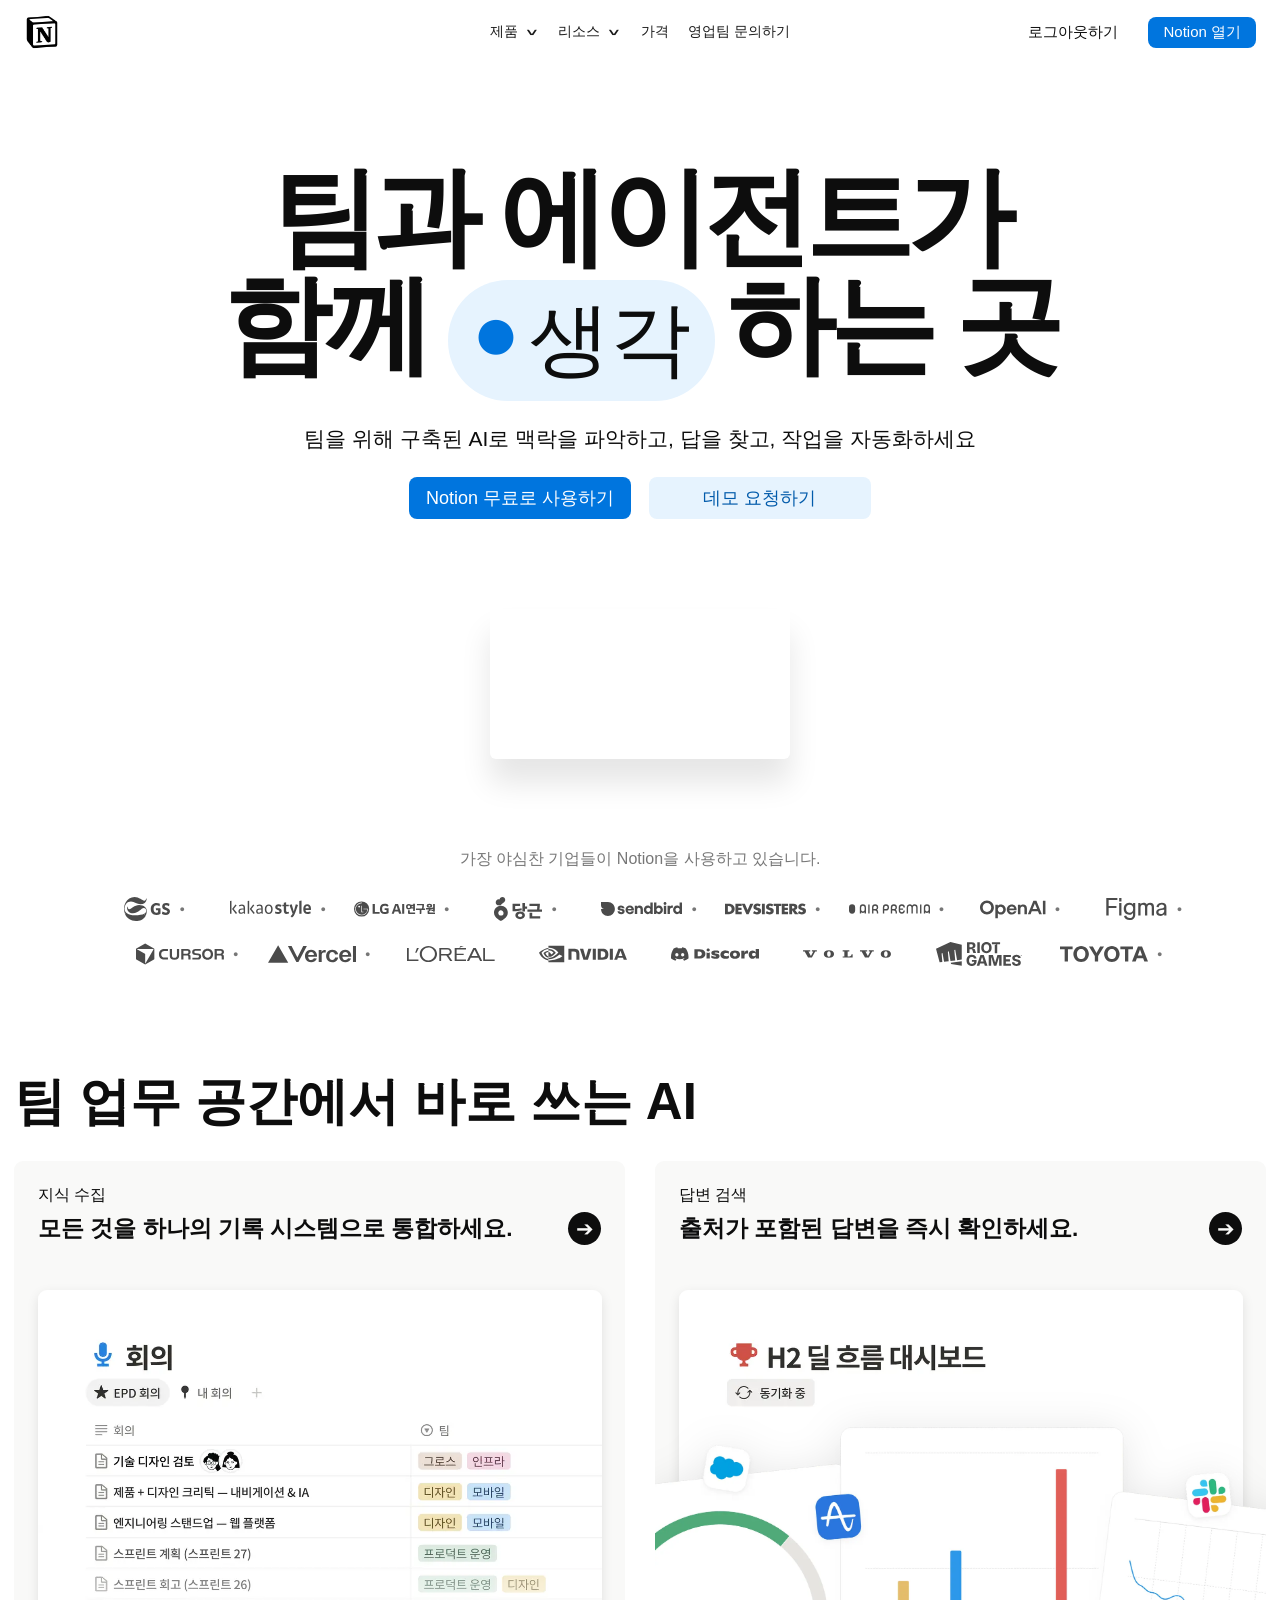
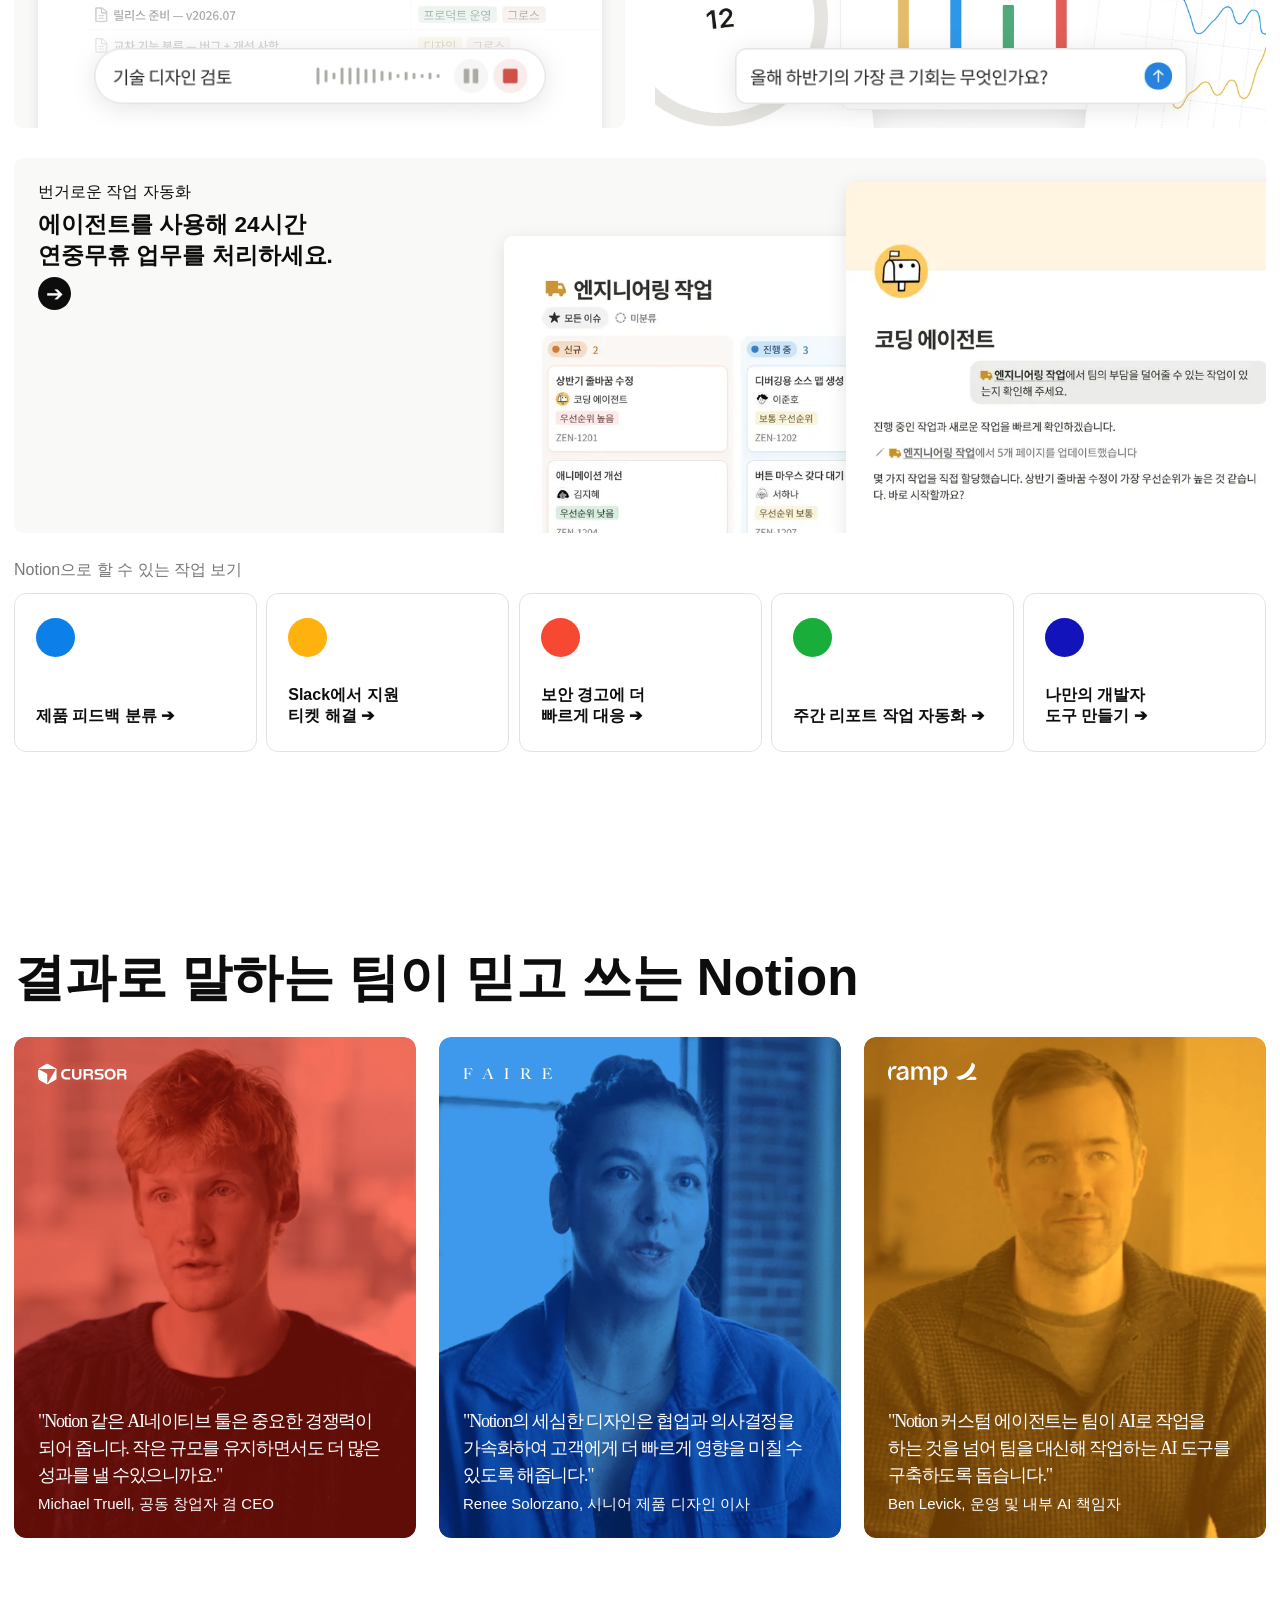
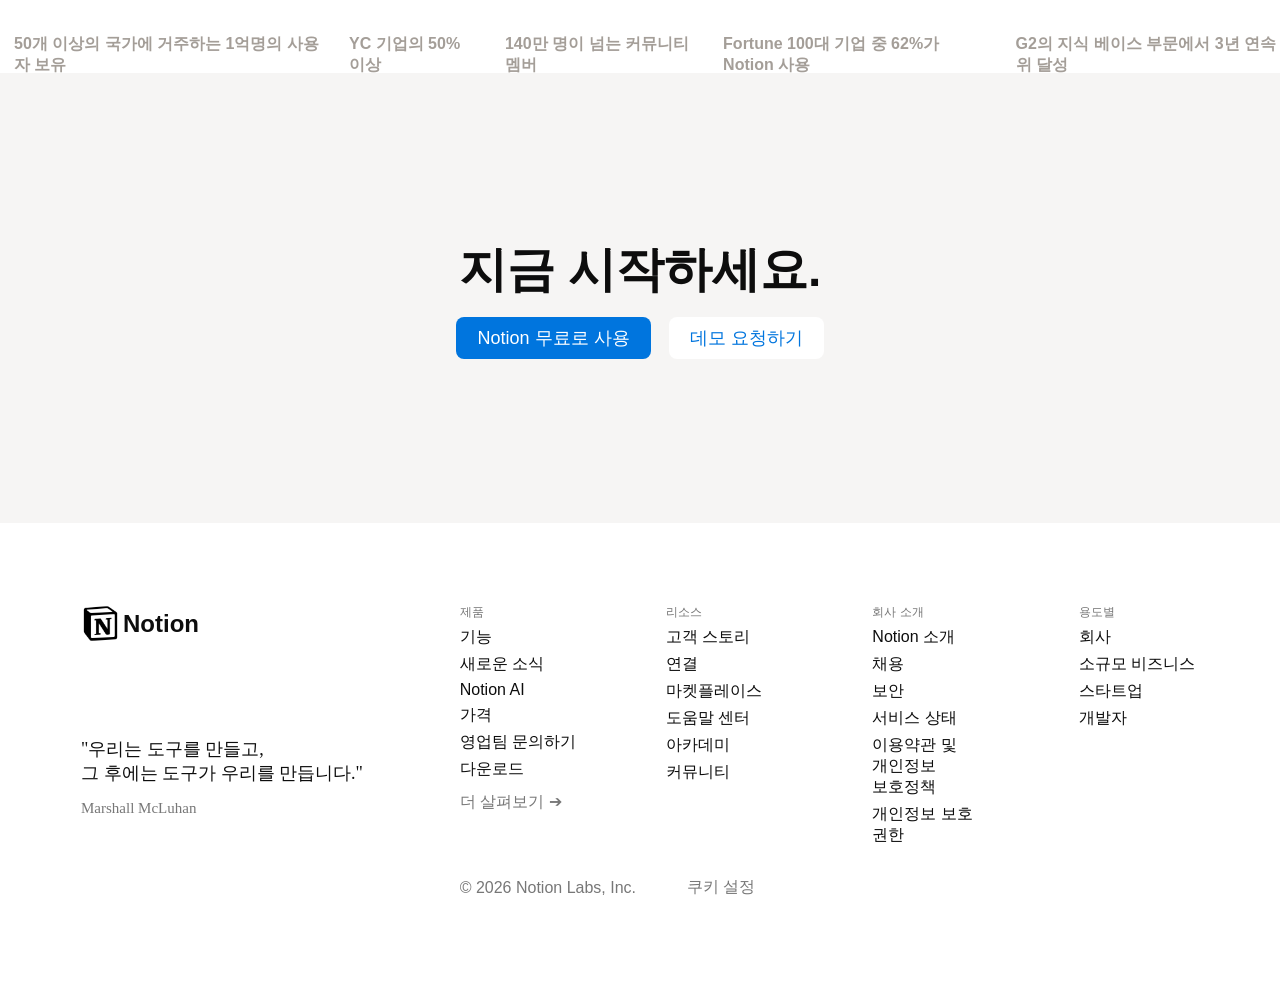
==== commit c3ed7061: "main.css 수정" ====
--- a/01_notion/index.html
+++ b/01_notion/index.html
@@ -179,7 +179,7 @@
             <div class="work">
               <div class="work-icon yellow"></div>
               <a class="work-link" href="#"
-                >Slack에서 지원<span class="break-line"> 티켓 해결 &#10132;</span></a
+                >Slack에서 지원 <span class="break-line"> 티켓 해결 &#10132;</span></a
               >
             </div>
             <div class="work">
--- a/01_notion/main.css
+++ b/01_notion/main.css
@@ -184,7 +184,7 @@
   background-color: var(--nt-card);
   border-radius: 9px;
   /* width: 612px; */
-  /* height: 567px; */
+  height: 567px;
   padding: 24px;
   margin-bottom: 30px;
 
